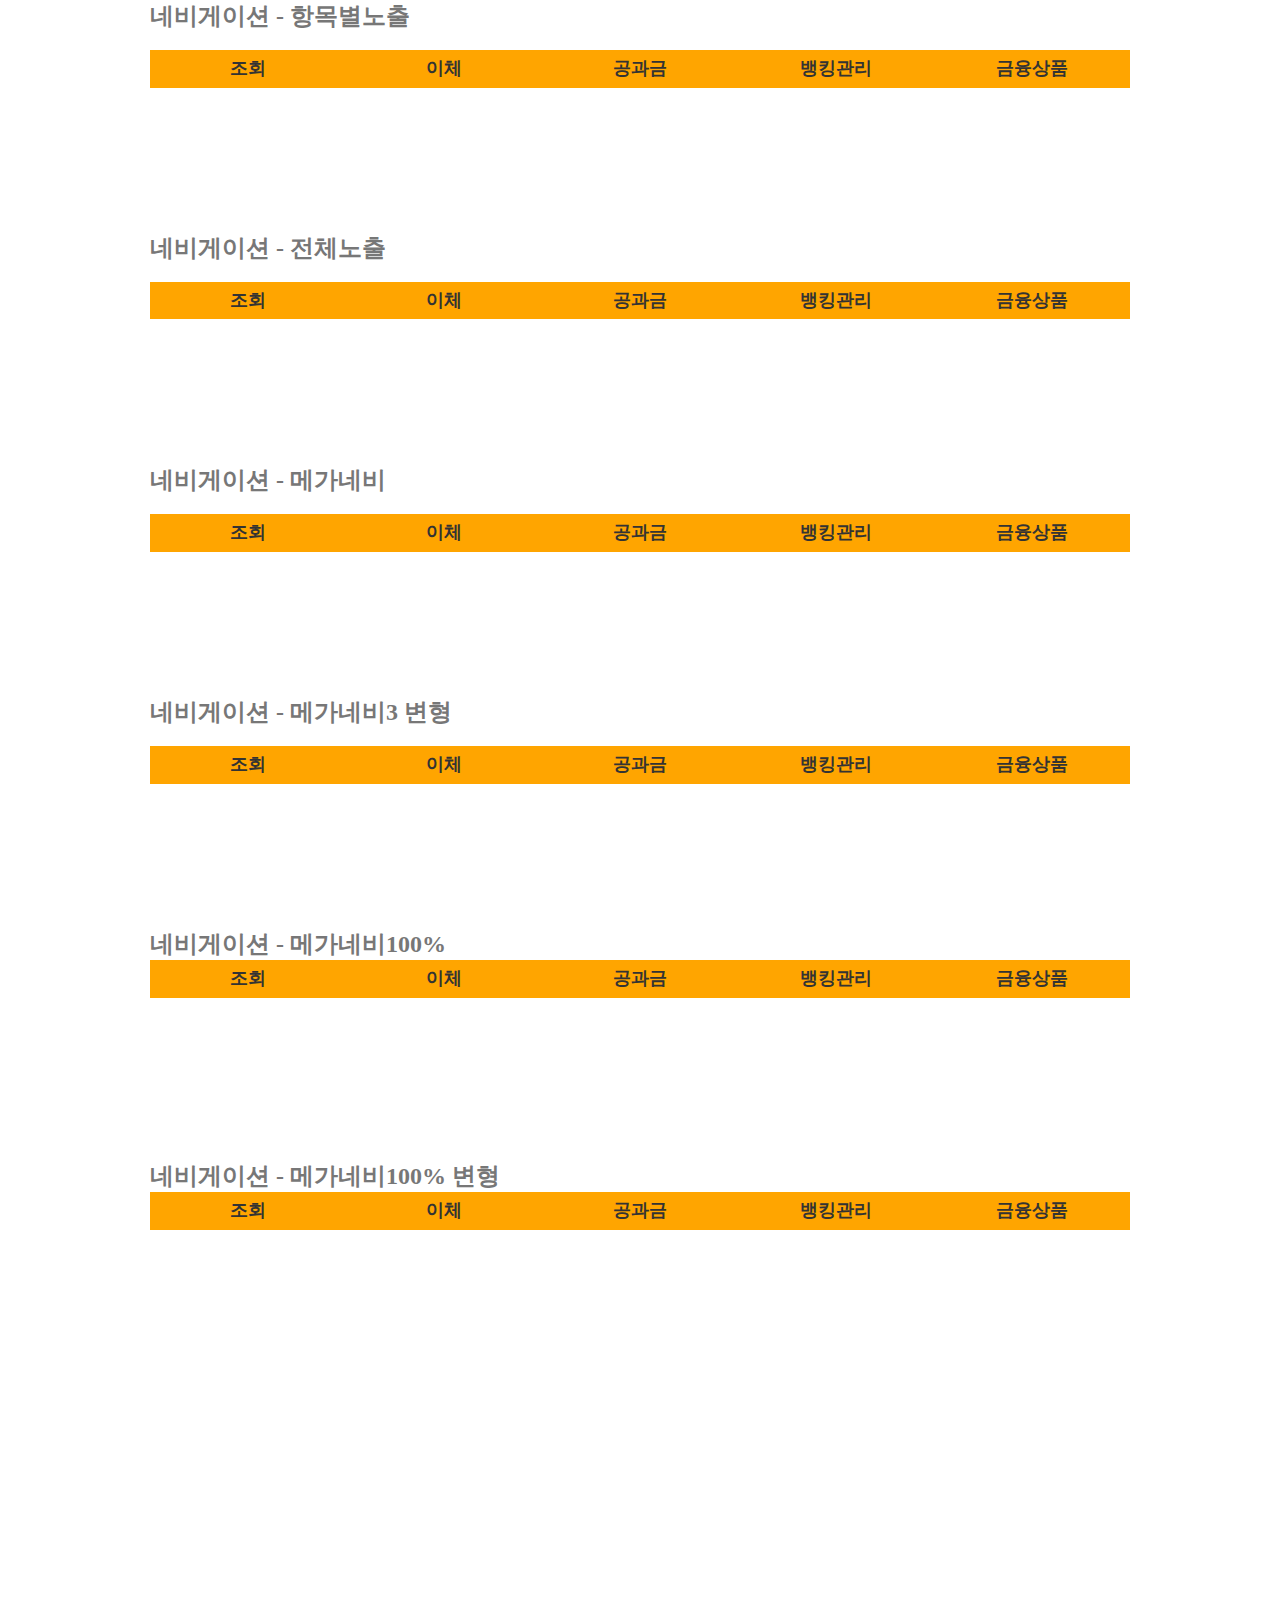
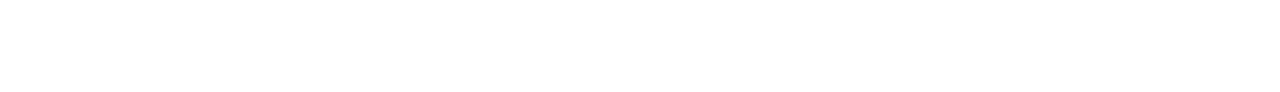
==== index.html @ a052fb71 "Update index.html" ====
<!DOCTYPE html>
<html>
<head>
    <meta charset="utf-8">
    <style>
        *{margin:0;padding:0}
        html{font-size:16px}
        body{color:#777;padding-bottom:300px;}
        ul, li{list-style: none;}
        .inner{width:980px;margin:0 auto}
        a{text-decoration: none;color:inherit}


    /* 네비1,2,3 공통 */ 
        h2{font-size:1.5rem}
        .navi{margin-bottom:200px;}
        .navi .inner{position: relative;}
        .navi .depth1{position: absolute;width:100%;top:50px;left:0;}
        .navi .depth1 >li {float:left;width:20%;background-color:#fff;}
        .navi .depth1 >li > a{display: block;text-align: center;background-color:orange;
                       color:#333;font-size: 1.1rem;font-weight: bold;padding:10px 0;line-height: 1em;}
        .navi .depth1 >li> ul {font-size:0.9rem;line-height: 1.1em;box-sizing: border-box;}
        .navi .depth1 >li> ul:before{content: '';display: block;height:30px;}
        
        .navi .depth1 .depth2 ul{padding-top:1em;font-size:0.8rem}

    /* 네비1 */          
        #nav1 .depth1 {z-index:99}  
        #nav1 .depth1 ul {border:1px solid transparent;border-color:#ccc;border-top-color:transparent;
                          height:0;overflow: hidden;transition: height 1s, opacity 1s;opacity: 0;
                          padding:0 10px; }
        #nav1 .depth1 >li:hover ul{height:400px; ;opacity: 1;}

    /* 네비2 */         
        #nav2 .depth1 {z-index:98;height:calc(1.1rem + 19px);overflow:hidden;
                       transition: height 1s;border-bottom:1px solid transparent;}  
        #nav2 .depth1:hover{height:calc(1.1rem + 20px + 400px);border-bottom-color:#ccc}
        
        #nav2 .depth1 ul {border-right:1px solid #ccc;height:400px;opacity: 0;transition: opacity 1s;padding:0 10px; }
        #nav2 .depth1 li:first-child ul{border-left:1px solid #ccc;}
        #nav2 .depth1:hover ul{opacity: 1;}


     /* 네비3 - 메가네비 */     
        #nav3 {margin-bottom:200px;}
        #nav3 .inner{position: relative;}
        #nav3 .depth1{position: absolute;width:100%;top:50px;left:0;}
        #nav3 .depth1 >li {float:left;width:20%;background-color:#fff;}        
        #nav3 .depth1 >li > a{display: block;text-align: center;background-color:orange;
                       color:#333;font-size: 1.1rem;font-weight: bold;padding:10px 0;line-height: 1em;}
        #nav3 .depth1 >li> ul:before{content: '';display: block;height:30px;}      
        #nav3 .depth1 .depth2 {width:100%;position:absolute;background-color:#fff;left:0;top:calc(1.1rem + 20px);display: none;z-index:97;
                               font-size:0.9rem;line-height: 1.1em;box-sizing: border-box;
                                 }
        #nav3 .depth1 .depth2 ul{padding-top:1em;font-size:0.8rem}
        #nav3 .depth1 .depth2 > li {float:left;width:20%;padding:20px 10px;box-sizing: border-box}
        
        #nav3 .depth1 > li:hover .depth2{display:block;}
        #nav3 .depth2 ul {font-size:0.8rem; line-height: 1.3em;}
		#nav3 .depth1 >li> ul:before{content: '';display: block;height:0px;}
        #nav3 .depth2:after{content:'';display:block;clear:both;border-bottom:1px solid #ccc}

        /*선만들기 */
         #nav3 .depth2 >li:nth-child(1)::before,
        #nav3 .depth2 >li:nth-child(2)::before, #nav3 .depth2 >li:nth-child(2)::after,
        #nav3 .depth2 >li:nth-child(4):before, #nav3 .depth2 >li:nth-child(4):after,
        #nav3 .depth2 >li:nth-child(5)::after{
            content: '';display: block;border-left:1px solid #ccc;
            position:absolute;height:100%;top:-1px;z-index:100 }  
        #nav3 .depth2 >li:nth-child(1)::before{left:0px}
         #nav3 .depth2 >li:nth-child(2)::before{ left:20%}
         #nav3 .depth2 >li:nth-child(2)::after{left:40%}
         #nav3 .depth2 >li:nth-child(4)::before{left:60%}
         #nav3 .depth2 >li:nth-child(4)::after{ left:80%}
         #nav3 .depth2 >li:nth-child(5)::after{left:calc(100% - 1px);}



 /* 네비3-1   - 메가네비 변형*/     
        #nav3-1 {margin-bottom:200px;}
        #nav3-1 .inner{position: relative;}
        #nav3-1 .depth1{position: absolute;width:100%;top:50px;left:0;}
        #nav3-1 .depth1 >li {float:left;width:20%;background-color:#fff;}        
        #nav3-1 .depth1 >li > a{display: block;text-align: center;background-color:orange;
                       color:#333;font-size: 1.1rem;font-weight: bold;padding:10px 0;line-height: 1em;}
        #nav3-1 .depth1 >li> ul:before{content: '';display: block;height:30px;}      
        #nav3-1 .depth1 .depth2 {width:100%;position:absolute;background-color:#fff;left:0;top:calc(1.1rem + 20px);/*display: none;*/z-index:97;
                               height:0;overflow:hidden;opacity:0;
                               font-size:0.9rem;line-height: 1.1em;box-sizing: border-box;
                                transition: height 0.5s, opacity 0.5s }
        #nav3-1 .depth1 > li:hover .depth2{height:250px;opacity:1;}                                 
        #nav3-1 .depth1 .depth2 ul{padding-top:1em;font-size:0.8rem; line-height: 1.3em;}
        #nav3-1 .depth1 .depth2 > li {float:left;width:20%;padding:20px 10px;box-sizing: border-box}       
		#nav3-1 .depth1 >li> ul:before{content: '';display: block;height:0px;}
        #nav3-1 .depth2:after{content:'';display:block;clear:both;border-bottom:1px solid #ccc;position:absolute;bottom:1px;width:100%}

        /*선만들기 */
        #nav3-1 .depth2 >li:nth-child(1)::before,
        #nav3-1 .depth2 >li:nth-child(2)::before, #nav3-1 .depth2 >li:nth-child(2)::after,
        #nav3-1 .depth2 >li:nth-child(4):before, #nav3-1 .depth2 >li:nth-child(4):after,
        #nav3-1 .depth2 >li:nth-child(5)::after{
            content: '';display: block;border-left:1px solid #ccc;
            position:absolute;height:100%;top:-1px;z-index:100 }  
        #nav3-1 .depth2 >li:nth-child(1)::before{left:0px}
        #nav3-1 .depth2 >li:nth-child(2)::before{ left:20%}
        #nav3-1 .depth2 >li:nth-child(2)::after{left:40%}
        #nav3-1 .depth2 >li:nth-child(4)::before{left:60%}
        #nav3-1 .depth2 >li:nth-child(4)::after{ left:80%}
        #nav3-1 .depth2 >li:nth-child(5)::after{left:calc(100% - 1px);}





    /* 네비4 - 메가네비100% */         
        #nav4{position:relative;margin-bottom:200px;}
        #nav4 .depth1 >li {float:left;width:20%;background-color:#fff;}
        #nav4 .depth1 >li > a{display: block;text-align: center;background-color:orange;
                       color:#333;font-size: 1.1rem;font-weight: bold;padding:10px 0;line-height: 1em;}
        #nav4 .depth1 .nav_box {width:100%;position:absolute;background-color:#aaa;left:0;top:calc(1.1rem + 52px);padding-bottom:30px;
                               font-size:0.9rem;line-height: 2em;box-sizing: border-box;padding:0 10px;z-index:96;}
        #nav4 .depth1 .depth2 {width:980px;margin:0 auto;position: relative;display: none;background:#fff}
        #nav4 .depth1 > li .depth2{transition:1s}
        #nav4 .depth1 > li:hover .depth2{display:block;}
        #nav4 .depth1 .depth2:before{content: '';display: block;height:30px;}

        #nav4 .depth1 .depth2 > li {float:left;width:20%;padding:20px 10px;box-sizing: border-box}
        #nav4 .depth2 ul {font-size:0.8rem; line-height: 1.3em;}
        #nav4 .depth2:after{content:'';display:block;clear:both;border-bottom:1px solid #ccc}

        #nav4 .depth2 >li:nth-child(1)::before,
        #nav4 .depth2 >li:nth-child(2)::before, #nav4 .depth2 >li:nth-child(2)::after,
        #nav4 .depth2 >li:nth-child(4):before, #nav4 .depth2 >li:nth-child(4):after,
        #nav4 .depth2 >li:nth-child(5)::after{
            content: '';display: block;border-left:1px solid #ccc;
            position:absolute;height:100%;top:-1px;z-index:100 }  
         #nav4 .depth2 >li:nth-child(1)::before{left:0px}
         #nav4 .depth2 >li:nth-child(2)::before{ left:20%}
         #nav4 .depth2 >li:nth-child(2)::after{left:40%}
         #nav4 .depth2 >li:nth-child(4)::before{left:60%}
         #nav4 .depth2 >li:nth-child(4)::after{ left:80%}
         #nav4 .depth2 >li:nth-child(5)::after{left:calc(100% - 1px);}

  /* 네비4 - 메가네비100% 변형*/         
        #nav4-1{position:relative;margin-bottom:200px;}
        #nav4-1 .depth1 >li {float:left;width:20%;background-color:#fff;}
        #nav4-1 .depth1 >li > a{display: block;text-align: center;background-color:orange;
                       color:#333;font-size: 1.1rem;font-weight: bold;padding:10px 0;line-height: 1em;}
        #nav4-1 .depth1 .nav_box {width:100%;position:absolute;background-color:#ddd;left:0;top:calc(1.1rem + 52px);padding-bottom:30px;
                               font-size:0.9rem;line-height: 2em;box-sizing: border-box;padding:0 10px;z-index:96;}
        #nav4-1 .depth1 .depth2 {width:980px;margin:0 auto;position: relative;/*display: none;*/
                                 height:0;overflow: hidden;opacity: 0;
                                 transition: height 0.5s, opacity 0.5s}
        #nav4-1 .depth1 > li:hover .depth2{/*display:block;*/ height:300px;opacity: 1}
        #nav4-1 .depth1 .depth2:before{content: '';display: block;height:30px;}

        #nav4-1 .depth1 .depth2 > li {float:left;width:20%;padding:20px 10px;box-sizing: border-box}
        #nav4-1 .depth2 ul {font-size:0.8rem; line-height: 1.3em;}
        #nav4-1 .depth2:after{content:'';display:block;clear:both;border-bottom:1px solid #ccc;position:absolute;bottom:1px;width:100%}

        #nav4-1 .depth2 >li:nth-child(1)::before,
        #nav4-1 .depth2 >li:nth-child(2)::before, #nav4-1 .depth2 >li:nth-child(2)::after,
        #nav4-1 .depth2 >li:nth-child(4):before, #nav4-1 .depth2 >li:nth-child(4):after,
        #nav4-1 .depth2 >li:nth-child(5)::after{
            content: '';display: block;border-left:1px solid #ccc;
            position:absolute;height:100%;top:-1px;z-index:100 }  
         #nav4-1 .depth2 >li:nth-child(1)::before{left:0px}
         #nav4-1 .depth2 >li:nth-child(2)::before{ left:20%}
         #nav4-1 .depth2 >li:nth-child(2)::after{left:40%}
         #nav4-1 .depth2 >li:nth-child(4)::before{left:60%}
         #nav4-1 .depth2 >li:nth-child(4)::after{ left:80%}
         #nav4-1 .depth2 >li:nth-child(5)::after{left:calc(100% - 1px);}    
    </style>
</head>
<body>
<nav id="nav1" class="navi">
  <div class="inner">
    <h2>네비게이션 - 항목별노출</h2>
    <ul class="depth1" >
        <li><a href="#">조회</a>
           <ul>
               <li><a href="#">계좌조회</a></li>
               <li><a href="#">거래내역조회</a></li>
               <li><a href="#">전자어음조회</a></li>
               <li><a href="#">에스크로조회</a></li>
               <li><a href="#">수표어음조회</a></li>
               <li><a href="#">어카운트인포</a></li>
            </ul>
        </li>
        <li><a href="#">이체</a>
            <ul>
                <li><a href="#">계좌이체</a></li>
                <li><a href="#">이체결과조회</a></li>
                <li><a href="#">자동이체</a></li>
                <li><a href="#">에스크로이체</a></li>
                <li><a href="#">자동이체서비스</a></li>
             </ul>
        </li>
        <li><a href="#">공과금</a>
            <ul>
                <li><a href="#">MY공과금</a></li>
                <li><a href="#">지로/생활요금/CMS/펌뱅킹</a></li>
                <li><a href="#">지방세</a></li>
                <li><a href="#">4대보험료</a></li>
                <li><a href="#">국세/관세</a></li>
                <li><a href="#">기금/국고</a></li>
                <li><a href="#">범칙/벌과금</a></li>
                <li><a href="#">대학등록금</a></li>
                
             </ul>
        </li>
        <li><a href="#">뱅킹관리</a>
            <ul>
                <li><a href="#">제증명발급</a></li>
                <li><a href="#">계좌관리</a></li>
                <li><a href="#">이체관리</a></li>
                <li><a href="#">인터넷 뱅킹관리</a></li>
                <li><a href="#">통지서비스</a></li>
                <li><a href="#">통합ID서비스</a></li>
                <li><a href="#">이용안내</a></li>
             </ul>
        </li>
        <li><a href="#">금융상품</a>
            <ul>
                <li><a href="#">예금</a></li>
                <li><a href="#">펀드</a></li>
                <li><a href="#">대출</a></li>
                <li><a href="#">신탁</a></li>
                <li><a href="#">ISA</a></li>
                <li><a href="#">보험/공제</a></li>
                <li><a href="#">골드</a></li>
             </ul>
        </li>
    </ul>
  </div>        
</nav>

<nav id="nav2" class="navi">
    <div class="inner">
      <h2>네비게이션 - 전체노출</h2>
      <ul class="depth1" >
          <li><a href="#">조회</a>
             <ul>
                 <li><a href="#">계좌조회</a></li>
                 <li><a href="#">거래내역조회</a></li>
                 <li><a href="#">전자어음조회</a></li>
                 <li><a href="#">에스크로조회</a></li>
                 <li><a href="#">수표어음조회</a></li>
                 <li><a href="#">어카운트인포</a></li>
				 <li></li>
				 <li></li>
				 <li></li>
				 <li></li>
              </ul>
          </li>
          <li><a href="#">이체</a>
              <ul>
                  <li><a href="#">계좌이체</a></li>
                  <li><a href="#">이체결과조회</a></li>
                  <li><a href="#">자동이체</a></li>
                  <li><a href="#">에스크로이체</a></li>
                  <li><a href="#">자동이체서비스</a></li>
               </ul>
          </li>
          <li><a href="#">공과금</a>
              <ul>
                  <li><a href="#">MY공과금</a></li>
                  <li><a href="#">지로/생활요금/CMS</a></li>
                  <li><a href="#">지방세</a></li>
                  <li><a href="#">4대보험료</a></li>
                  <li><a href="#">국세/관세</a></li>
                  <li><a href="#">기금/국고</a></li>
                  <li><a href="#">범칙/벌과금</a></li>
                  <li><a href="#">대학등록금</a></li>
				 <li></li>
				 <li></li>                  
               </ul>
          </li>
          <li><a href="#">뱅킹관리</a>
              <ul>
                  <li><a href="#">제증명발급</a></li>
                  <li><a href="#">계좌관리</a></li>
                  <li><a href="#">이체관리</a></li>
                  <li><a href="#">인터넷 뱅킹관리</a></li>
                  <li><a href="#">통지서비스</a></li>
                  <li><a href="#">통합ID서비스</a></li>
                  <li><a href="#">이용안내</a></li>
				 <li></li>
				 <li></li>
				 <li></li>
               </ul>
          </li>
          <li><a href="#">금융상품</a>
              <ul>
                  <li><a href="#">예금</a></li>
                  <li><a href="#">펀드</a></li>
                  <li><a href="#">대출</a></li>
                  <li><a href="#">신탁</a></li>
                  <li><a href="#">ISA</a></li>
                  <li><a href="#">보험/공제</a></li>
                  <li><a href="#">골드</a></li>
				 <li></li>
				 <li></li>
				 <li></li>
				 <li></li>
               </ul>
          </li>
      </ul>
    </div>        
  </nav>



  <nav id="nav3">
    <div class="inner">
      <h2>네비게이션 - 메가네비</h2>
      <ul class="depth1" >
          <li><a href="#">조회</a>
             <ul class="depth2">
                 <li><a href="#">계좌조회</a>
                    <ul>
                        <li><a href="#">depth3</a></li>
                        <li><a href="#">depth3</a></li>
                        <li><a href="#">depth3</a></li>
                        <li><a href="#">depth3</a></li>
                        <li><a href="#">depth3</a></li>
                    </ul>
                 </li>
                 <li><a href="#">거래내역조회</a>
                    <ul>
                        <li><a href="#">depth3</a></li>
                        <li><a href="#">depth3</a></li>
                        <li><a href="#">depth3</a></li>
                        <li><a href="#">depth3</a></li>
                        <li><a href="#">depth3</a></li>
                    </ul>
                 </li>
                 <li><a href="#">전자어음조회</a>
                    <ul>
                        <li><a href="#">depth3</a></li>
                        <li><a href="#">depth3</a></li>
                        <li><a href="#">depth3</a></li>
                        <li><a href="#">depth3</a></li>
                        <li><a href="#">depth3</a></li>
                    </ul>
                 </li>
                 <li><a href="#">에스크로조회</a>
                    <ul>
                        <li><a href="#">depth3</a></li>
                        <li><a href="#">depth3</a></li>
                        <li><a href="#">depth3</a></li>
                        <li><a href="#">depth3</a></li>
                        <li><a href="#">depth3</a></li>
                    </ul>
                 </li>
                 <li><a href="#">수표어음조회</a>
                    <ul>
                        <li><a href="#">depth3</a></li>
                        <li><a href="#">depth3</a></li>
                        <li><a href="#">depth3</a></li>
                        <li><a href="#">depth3</a></li>
                        <li><a href="#">depth3</a></li>
                    </ul>                
                 </li>
                 <li><a href="#">어카운트인포</a></li>
              </ul>
          </li>
          <li><a href="#">이체</a>
              <ul class="depth2">
                  <li><a href="#">계좌이체</a>
                    <ul>
                        <li><a href="#">depth3</a></li>
                        <li><a href="#">depth3</a></li>
                        <li><a href="#">depth3</a></li>
                        <li><a href="#">depth3</a></li>
                        <li><a href="#">depth3</a></li>
                    </ul>
                  </li>
                  <li><a href="#">이체결과조회</a>
                    <ul>
                        <li><a href="#">depth3</a></li>
                        <li><a href="#">depth3</a></li>
                        <li><a href="#">depth3</a></li>
                        <li><a href="#">depth3</a></li>
                        <li><a href="#">depth3</a></li>
                    </ul>
                  </li>
                  <li><a href="#">자동이체</a>
                    <ul>
                        <li><a href="#">depth3</a></li>
                        <li><a href="#">depth3</a></li>
                        <li><a href="#">depth3</a></li>
                        <li><a href="#">depth3</a></li>
                        <li><a href="#">depth3</a></li>
                    </ul>
                  </li>
                  <li><a href="#">에스크로이체</a></li>
                  <li><a href="#">자동이체서비스</a></li>
               </ul>
          </li>
          <li><a href="#">공과금</a>
              <ul class="depth2">
                  <li><a href="#">MY공과금</a></li>
                  <li><a href="#">지로/생활요금/CMS</a></li>
                  <li><a href="#">지방세</a></li>
                  <li><a href="#">4대보험료</a></li>
                  <li><a href="#">국세/관세</a></li>
                  <li><a href="#">기금/국고</a></li>
                  <li><a href="#">범칙/벌과금</a></li>
                  <li><a href="#">대학등록금</a></li>
                  
               </ul>
          </li>
          <li><a href="#">뱅킹관리</a>
              <ul class="depth2">
                  <li><a href="#">제증명발급</a></li>
                  <li><a href="#">계좌관리</a></li>
                  <li><a href="#">이체관리</a></li>
                  <li><a href="#">인터넷 뱅킹관리</a></li>
                  <li><a href="#">통지서비스</a></li>
                  <li><a href="#">통합ID서비스</a></li>
                  <li><a href="#">이용안내</a></li>
               </ul>
          </li>
          <li><a href="#">금융상품</a>
              <ul class="depth2">
                  <li><a href="#">예금</a></li>
                  <li><a href="#">펀드</a></li>
                  <li><a href="#">대출</a></li>
                  <li><a href="#">신탁</a></li>
                  <li><a href="#">ISA</a></li>
                  <li><a href="#">보험/공제</a></li>
                  <li><a href="#">골드</a></li>
               </ul>
          </li>
      </ul>
    </div>        
  </nav>

 <nav id="nav3-1">
    <div class="inner">
      <h2>네비게이션 - 메가네비3 변형</h2>
      <ul class="depth1" >
          <li><a href="#">조회</a>
             <ul class="depth2">
                 <li><a href="#">계좌조회</a>
                    <ul>
                        <li><a href="#">depth3</a></li>
                        <li><a href="#">depth3</a></li>
                        <li><a href="#">depth3</a></li>
                        <li><a href="#">depth3</a></li>
                        <li><a href="#">depth3</a></li>
                    </ul>
                 </li>
                 <li><a href="#">거래내역조회</a>
                    <ul>
                        <li><a href="#">depth3</a></li>
                        <li><a href="#">depth3</a></li>
                        <li><a href="#">depth3</a></li>
                        <li><a href="#">depth3</a></li>
                        <li><a href="#">depth3</a></li>
                    </ul>
                 </li>
                 <li><a href="#">전자어음조회</a>
                    <ul>
                        <li><a href="#">depth3</a></li>
                        <li><a href="#">depth3</a></li>
                        <li><a href="#">depth3</a></li>
                        <li><a href="#">depth3</a></li>
                        <li><a href="#">depth3</a></li>
                    </ul>
                 </li>
                 <li><a href="#">에스크로조회</a>
                    <ul>
                        <li><a href="#">depth3</a></li>
                        <li><a href="#">depth3</a></li>
                        <li><a href="#">depth3</a></li>
                        <li><a href="#">depth3</a></li>
                        <li><a href="#">depth3</a></li>
                    </ul>
                 </li>
                 <li><a href="#">수표어음조회</a>
                    <ul>
                        <li><a href="#">depth3</a></li>
                        <li><a href="#">depth3</a></li>
                        <li><a href="#">depth3</a></li>
                        <li><a href="#">depth3</a></li>
                        <li><a href="#">depth3</a></li>
                    </ul>                
                 </li>
                 <li><a href="#">어카운트인포</a></li>
              </ul>
          </li>
          <li><a href="#">이체</a>
              <ul class="depth2">
                  <li><a href="#">계좌이체</a>
                    <ul>
                        <li><a href="#">depth3</a></li>
                        <li><a href="#">depth3</a></li>
                        <li><a href="#">depth3</a></li>
                        <li><a href="#">depth3</a></li>
                        <li><a href="#">depth3</a></li>
                    </ul>
                  </li>
                  <li><a href="#">이체결과조회</a>
                    <ul>
                        <li><a href="#">depth3</a></li>
                        <li><a href="#">depth3</a></li>
                        <li><a href="#">depth3</a></li>
                        <li><a href="#">depth3</a></li>
                        <li><a href="#">depth3</a></li>
                    </ul>
                  </li>
                  <li><a href="#">자동이체</a>
                    <ul>
                        <li><a href="#">depth3</a></li>
                        <li><a href="#">depth3</a></li>
                        <li><a href="#">depth3</a></li>
                        <li><a href="#">depth3</a></li>
                        <li><a href="#">depth3</a></li>
                    </ul>
                  </li>
                  <li><a href="#">에스크로이체</a></li>
                  <li><a href="#">자동이체서비스</a></li>
               </ul>
          </li>
          <li><a href="#">공과금</a>
              <ul class="depth2">
                  <li><a href="#">MY공과금</a></li>
                  <li><a href="#">지로/생활요금/CMS</a></li>
                  <li><a href="#">지방세</a></li>
                  <li><a href="#">4대보험료</a></li>
                  <li><a href="#">국세/관세</a></li>
                  <li><a href="#">기금/국고</a></li>
                  <li><a href="#">범칙/벌과금</a></li>
                  <li><a href="#">대학등록금</a></li>
                  
               </ul>
          </li>
          <li><a href="#">뱅킹관리</a>
              <ul class="depth2">
                  <li><a href="#">제증명발급</a></li>
                  <li><a href="#">계좌관리</a></li>
                  <li><a href="#">이체관리</a></li>
                  <li><a href="#">인터넷 뱅킹관리</a></li>
                  <li><a href="#">통지서비스</a></li>
                  <li><a href="#">통합ID서비스</a></li>
                  <li><a href="#">이용안내</a></li>
               </ul>
          </li>
          <li><a href="#">금융상품</a>
              <ul class="depth2">
                  <li><a href="#">예금</a></li>
                  <li><a href="#">펀드</a></li>
                  <li><a href="#">대출</a></li>
                  <li><a href="#">신탁</a></li>
                  <li><a href="#">ISA</a></li>
                  <li><a href="#">보험/공제</a></li>
                  <li><a href="#">골드</a></li>
               </ul>
          </li>
      </ul>
    </div>        
  </nav>




  <nav id="nav4">
    <div class="inner">
      <h2>네비게이션 - 메가네비100%</h2>
      <ul class="depth1" >
          <li><a href="#">조회</a>
            <div class="nav_box">
                <ul class="depth2">
                 <li><a href="#">계좌조회</a>
                    <ul>
                        <li><a href="#">depth3</a></li>
                        <li><a href="#">depth3</a></li>
                        <li><a href="#">depth3</a></li>
                        <li><a href="#">depth3</a></li>
                        <li><a href="#">depth3</a></li>
                    </ul>
                 </li>
                 <li><a href="#">거래내역조회</a>
                    <ul>
                        <li><a href="#">depth3</a></li>
                        <li><a href="#">depth3</a></li>
                        <li><a href="#">depth3</a></li>
                        <li><a href="#">depth3</a></li>
                        <li><a href="#">depth3</a></li>
                    </ul>
                 </li>
                 <li><a href="#">전자어음조회</a>
                    <ul>
                        <li><a href="#">depth3</a></li>
                        <li><a href="#">depth3</a></li>
                        <li><a href="#">depth3</a></li>
                        <li><a href="#">depth3</a></li>
                        <li><a href="#">depth3</a></li>
                    </ul>
                 </li>
                 <li><a href="#">에스크로조회</a>
                    <ul>
                        <li><a href="#">depth3</a></li>
                        <li><a href="#">depth3</a></li>
                        <li><a href="#">depth3</a></li>
                        <li><a href="#">depth3</a></li>
                        <li><a href="#">depth3</a></li>
                    </ul>
                 </li>
                 <li><a href="#">수표어음조회</a>
                    <ul>
                        <li><a href="#">depth3</a></li>
                        <li><a href="#">depth3</a></li>
                        <li><a href="#">depth3</a></li>
                        <li><a href="#">depth3</a></li>
                        <li><a href="#">depth3</a></li>
                    </ul>                
                 </li>
                 <li><a href="#">어카운트인포</a></li>
              </ul>
            </div>
          </li>
          <li><a href="#">이체</a>
            <div class="nav_box">          
              <ul class="depth2">
                  <li><a href="#">계좌이체</a>
                    <ul>
                        <li><a href="#">depth3</a></li>
                        <li><a href="#">depth3</a></li>
                        <li><a href="#">depth3</a></li>
                        <li><a href="#">depth3</a></li>
                        <li><a href="#">depth3</a></li>
                    </ul>
                  </li>
                  <li><a href="#">이체결과조회</a>
                    <ul>
                        <li><a href="#">depth3</a></li>
                        <li><a href="#">depth3</a></li>
                        <li><a href="#">depth3</a></li>
                        <li><a href="#">depth3</a></li>
                        <li><a href="#">depth3</a></li>
                    </ul>
                  </li>
                  <li><a href="#">자동이체</a>
                    <ul>
                        <li><a href="#">depth3</a></li>
                        <li><a href="#">depth3</a></li>
                        <li><a href="#">depth3</a></li>
                        <li><a href="#">depth3</a></li>
                        <li><a href="#">depth3</a></li>
                    </ul>
                  </li>
                  <li><a href="#">에스크로이체</a></li>
                  <li><a href="#">자동이체서비스</a></li>
               </ul>
             </div>
          </li>
          <li><a href="#">공과금</a>
            <div class="nav_box">
              <ul class="depth2">
                  <li><a href="#">MY공과금</a></li>
                  <li><a href="#">지로/생활요금/CMS</a></li>
                  <li><a href="#">지방세</a></li>
                  <li><a href="#">4대보험료</a></li>
                  <li><a href="#">국세/관세</a></li>
                  <li><a href="#">기금/국고</a></li>
                  <li><a href="#">범칙/벌과금</a></li>
                  <li><a href="#">대학등록금</a></li>
                  
               </ul>
               </div>
          </li>
          <li><a href="#">뱅킹관리</a>
            <div class="nav_box">
              <ul class="depth2">
                  <li><a href="#">제증명발급</a></li>
                  <li><a href="#">계좌관리</a></li>
                  <li><a href="#">이체관리</a></li>
                  <li><a href="#">인터넷 뱅킹관리</a></li>
                  <li><a href="#">통지서비스</a></li>
                  <li><a href="#">통합ID서비스</a></li>
                  <li><a href="#">이용안내</a></li>
               </ul>
            </div>
          </li>
          <li><a href="#">금융상품</a>
            <div class="nav_box">
              <ul class="depth2">
                  <li><a href="#">예금</a></li>
                  <li><a href="#">펀드</a></li>
                  <li><a href="#">대출</a></li>
                  <li><a href="#">신탁</a></li>
                  <li><a href="#">ISA</a></li>
                  <li><a href="#">보험/공제</a></li>
                  <li><a href="#">골드</a></li>
               </ul>
             </div>
          </li>
      </ul>
    </div>        
  </nav>




   <nav id="nav4-1">
    <div class="inner">
      <h2>네비게이션 - 메가네비100% 변형</h2>
      <ul class="depth1" >
          <li><a href="#">조회</a>
            <div class="nav_box">
                <ul class="depth2">
                 <li><a href="#">계좌조회</a>
                    <ul>
                        <li><a href="#">depth3</a></li>
                        <li><a href="#">depth3</a></li>
                        <li><a href="#">depth3</a></li>
                        <li><a href="#">depth3</a></li>
                        <li><a href="#">depth3</a></li>
                    </ul>
                 </li>
                 <li><a href="#">거래내역조회</a>
                    <ul>
                        <li><a href="#">depth3</a></li>
                        <li><a href="#">depth3</a></li>
                        <li><a href="#">depth3</a></li>
                        <li><a href="#">depth3</a></li>
                        <li><a href="#">depth3</a></li>
                    </ul>
                 </li>
                 <li><a href="#">전자어음조회</a>
                    <ul>
                        <li><a href="#">depth3</a></li>
                        <li><a href="#">depth3</a></li>
                        <li><a href="#">depth3</a></li>
                        <li><a href="#">depth3</a></li>
                        <li><a href="#">depth3</a></li>
                    </ul>
                 </li>
                 <li><a href="#">에스크로조회</a>
                    <ul>
                        <li><a href="#">depth3</a></li>
                        <li><a href="#">depth3</a></li>
                        <li><a href="#">depth3</a></li>
                        <li><a href="#">depth3</a></li>
                        <li><a href="#">depth3</a></li>
                    </ul>
                 </li>
                 <li><a href="#">수표어음조회</a>
                    <ul>
                        <li><a href="#">depth3</a></li>
                        <li><a href="#">depth3</a></li>
                        <li><a href="#">depth3</a></li>
                        <li><a href="#">depth3</a></li>
                        <li><a href="#">depth3</a></li>
                    </ul>                
                 </li>
                 <li><a href="#">어카운트인포</a></li>
              </ul>
            </div>
          </li>
          <li><a href="#">이체</a>
            <div class="nav_box">          
              <ul class="depth2">
                  <li><a href="#">계좌이체</a>
                    <ul>
                        <li><a href="#">depth3</a></li>
                        <li><a href="#">depth3</a></li>
                        <li><a href="#">depth3</a></li>
                        <li><a href="#">depth3</a></li>
                        <li><a href="#">depth3</a></li>
                    </ul>
                  </li>
                  <li><a href="#">이체결과조회</a>
                    <ul>
                        <li><a href="#">depth3</a></li>
                        <li><a href="#">depth3</a></li>
                        <li><a href="#">depth3</a></li>
                        <li><a href="#">depth3</a></li>
                        <li><a href="#">depth3</a></li>
                    </ul>
                  </li>
                  <li><a href="#">자동이체</a>
                    <ul>
                        <li><a href="#">depth3</a></li>
                        <li><a href="#">depth3</a></li>
                        <li><a href="#">depth3</a></li>
                        <li><a href="#">depth3</a></li>
                        <li><a href="#">depth3</a></li>
                    </ul>
                  </li>
                  <li><a href="#">에스크로이체</a></li>
                  <li><a href="#">자동이체서비스</a></li>
               </ul>
             </div>
          </li>
          <li><a href="#">공과금</a>
            <div class="nav_box">
              <ul class="depth2">
                  <li><a href="#">MY공과금</a></li>
                  <li><a href="#">지로/생활요금/CMS</a></li>
                  <li><a href="#">지방세</a></li>
                  <li><a href="#">4대보험료</a></li>
                  <li><a href="#">국세/관세</a></li>
                  <li><a href="#">기금/국고</a></li>
                  <li><a href="#">범칙/벌과금</a></li>
                  <li><a href="#">대학등록금</a></li>
                  
               </ul>
               </div>
          </li>
          <li><a href="#">뱅킹관리</a>
            <div class="nav_box">
              <ul class="depth2">
                  <li><a href="#">제증명발급</a></li>
                  <li><a href="#">계좌관리</a></li>
                  <li><a href="#">이체관리</a></li>
                  <li><a href="#">인터넷 뱅킹관리</a></li>
                  <li><a href="#">통지서비스</a></li>
                  <li><a href="#">통합ID서비스</a></li>
                  <li><a href="#">이용안내</a></li>
               </ul>
            </div>
          </li>
          <li><a href="#">금융상품</a>
            <div class="nav_box">
              <ul class="depth2">
                  <li><a href="#">예금</a></li>
                  <li><a href="#">펀드</a></li>
                  <li><a href="#">대출</a></li>
                  <li><a href="#">신탁</a></li>
                  <li><a href="#">ISA</a></li>
                  <li><a href="#">보험/공제</a></li>
                  <li><a href="#">골드</a></li>
               </ul>
             </div>
          </li>
      </ul>
    </div>        
  </nav>
</body>
</html>
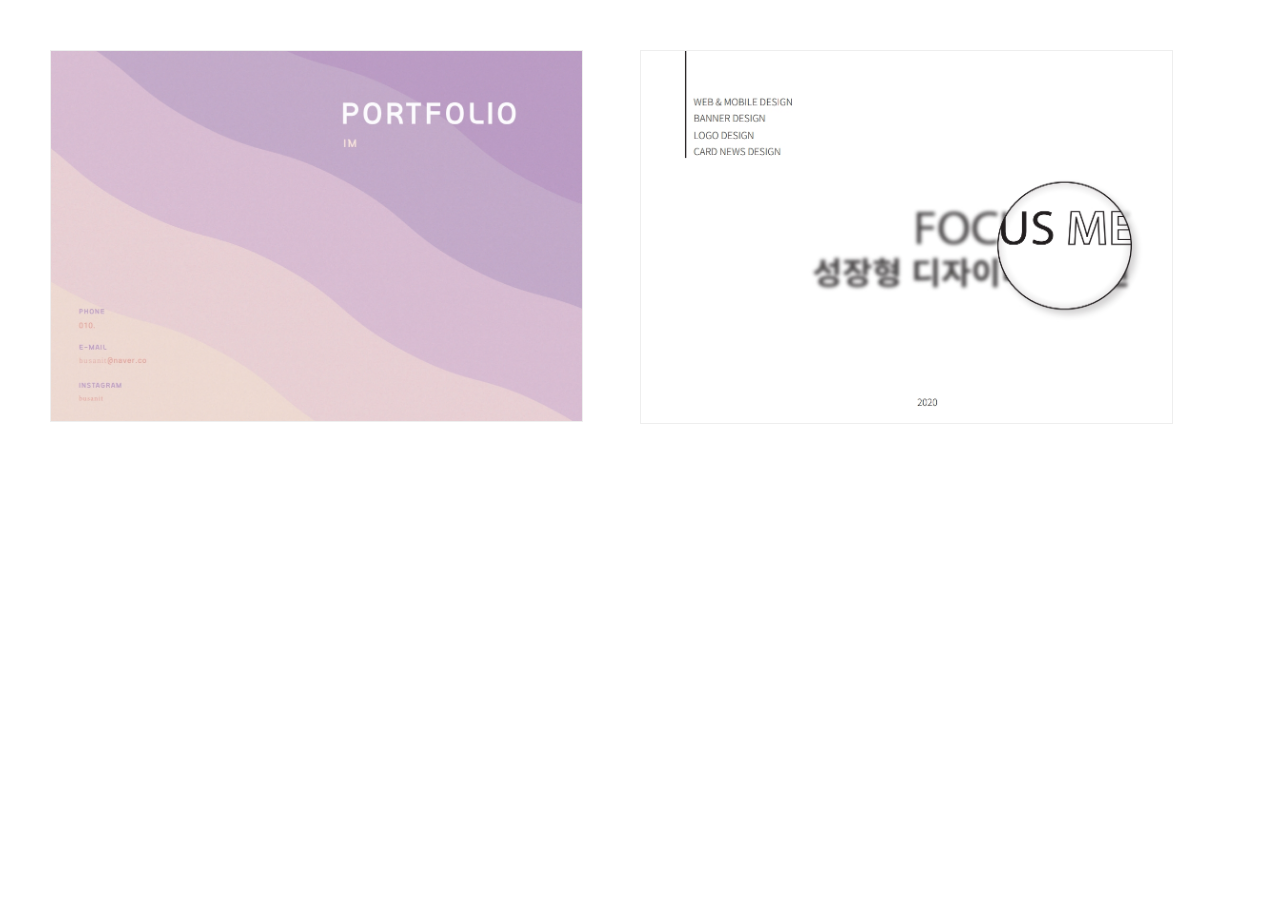
==== commit 25ea6ede: "a" ====
--- a/index.html
+++ b/index.html
@@ -7,838 +7,17 @@
         html{font-size:16px}
         body{color:#777;padding-bottom:300px;}
         ul, li{list-style: none;}
-        .inner{width:980px;margin:0 auto}
         a{text-decoration: none;color:inherit}
+       .box{padding:50px;display: flex;}
+       .box a{display:block;width:50%;}
+       .box img {display:block;width:90%;border:1px solid #eee}
 
-
-    /* 네비1,2,3 공통 */ 
-        h2{font-size:1.5rem}
-        .navi{margin-bottom:200px;}
-        .navi .inner{position: relative;}
-        .navi .depth1{position: absolute;width:100%;top:50px;left:0;}
-        .navi .depth1 >li {float:left;width:20%;background-color:#fff;}
-        .navi .depth1 >li > a{display: block;text-align: center;background-color:orange;
-                       color:#333;font-size: 1.1rem;font-weight: bold;padding:10px 0;line-height: 1em;}
-        .navi .depth1 >li> ul {font-size:0.9rem;line-height: 1.1em;box-sizing: border-box;}
-        .navi .depth1 >li> ul:before{content: '';display: block;height:30px;}
-        
-        .navi .depth1 .depth2 ul{padding-top:1em;font-size:0.8rem}
-
-    /* 네비1 */          
-        #nav1 .depth1 {z-index:99}  
-        #nav1 .depth1 ul {border:1px solid transparent;border-color:#ccc;border-top-color:transparent;
-                          height:0;overflow: hidden;transition: height 1s, opacity 1s;opacity: 0;
-                          padding:0 10px; }
-        #nav1 .depth1 >li:hover ul{height:400px; ;opacity: 1;}
-
-    /* 네비2 */         
-        #nav2 .depth1 {z-index:98;height:calc(1.1rem + 19px);overflow:hidden;
-                       transition: height 1s;border-bottom:1px solid transparent;}  
-        #nav2 .depth1:hover{height:calc(1.1rem + 20px + 400px);border-bottom-color:#ccc}
-        
-        #nav2 .depth1 ul {border-right:1px solid #ccc;height:400px;opacity: 0;transition: opacity 1s;padding:0 10px; }
-        #nav2 .depth1 li:first-child ul{border-left:1px solid #ccc;}
-        #nav2 .depth1:hover ul{opacity: 1;}
-
-
-     /* 네비3 - 메가네비 */     
-        #nav3 {margin-bottom:200px;}
-        #nav3 .inner{position: relative;}
-        #nav3 .depth1{position: absolute;width:100%;top:50px;left:0;}
-        #nav3 .depth1 >li {float:left;width:20%;background-color:#fff;}        
-        #nav3 .depth1 >li > a{display: block;text-align: center;background-color:orange;
-                       color:#333;font-size: 1.1rem;font-weight: bold;padding:10px 0;line-height: 1em;}
-        #nav3 .depth1 >li> ul:before{content: '';display: block;height:30px;}      
-        #nav3 .depth1 .depth2 {width:100%;position:absolute;background-color:#fff;left:0;top:calc(1.1rem + 20px);display: none;z-index:97;
-                               font-size:0.9rem;line-height: 1.1em;box-sizing: border-box;
-                                 }
-        #nav3 .depth1 .depth2 ul{padding-top:1em;font-size:0.8rem}
-        #nav3 .depth1 .depth2 > li {float:left;width:20%;padding:20px 10px;box-sizing: border-box}
-        
-        #nav3 .depth1 > li:hover .depth2{display:block;}
-        #nav3 .depth2 ul {font-size:0.8rem; line-height: 1.3em;}
-		#nav3 .depth1 >li> ul:before{content: '';display: block;height:0px;}
-        #nav3 .depth2:after{content:'';display:block;clear:both;border-bottom:1px solid #ccc}
-
-        /*선만들기 */
-         #nav3 .depth2 >li:nth-child(1)::before,
-        #nav3 .depth2 >li:nth-child(2)::before, #nav3 .depth2 >li:nth-child(2)::after,
-        #nav3 .depth2 >li:nth-child(4):before, #nav3 .depth2 >li:nth-child(4):after,
-        #nav3 .depth2 >li:nth-child(5)::after{
-            content: '';display: block;border-left:1px solid #ccc;
-            position:absolute;height:100%;top:-1px;z-index:100 }  
-        #nav3 .depth2 >li:nth-child(1)::before{left:0px}
-         #nav3 .depth2 >li:nth-child(2)::before{ left:20%}
-         #nav3 .depth2 >li:nth-child(2)::after{left:40%}
-         #nav3 .depth2 >li:nth-child(4)::before{left:60%}
-         #nav3 .depth2 >li:nth-child(4)::after{ left:80%}
-         #nav3 .depth2 >li:nth-child(5)::after{left:calc(100% - 1px);}
-
-
-
- /* 네비3-1   - 메가네비 변형*/     
-        #nav3-1 {margin-bottom:200px;}
-        #nav3-1 .inner{position: relative;}
-        #nav3-1 .depth1{position: absolute;width:100%;top:50px;left:0;}
-        #nav3-1 .depth1 >li {float:left;width:20%;background-color:#fff;}        
-        #nav3-1 .depth1 >li > a{display: block;text-align: center;background-color:orange;
-                       color:#333;font-size: 1.1rem;font-weight: bold;padding:10px 0;line-height: 1em;}
-        #nav3-1 .depth1 >li> ul:before{content: '';display: block;height:30px;}      
-        #nav3-1 .depth1 .depth2 {width:100%;position:absolute;background-color:#fff;left:0;top:calc(1.1rem + 20px);/*display: none;*/z-index:97;
-                               height:0;overflow:hidden;opacity:0;
-                               font-size:0.9rem;line-height: 1.1em;box-sizing: border-box;
-                                transition: height 0.5s, opacity 0.5s }
-        #nav3-1 .depth1 > li:hover .depth2{height:250px;opacity:1;}                                 
-        #nav3-1 .depth1 .depth2 ul{padding-top:1em;font-size:0.8rem; line-height: 1.3em;}
-        #nav3-1 .depth1 .depth2 > li {float:left;width:20%;padding:20px 10px;box-sizing: border-box}       
-		#nav3-1 .depth1 >li> ul:before{content: '';display: block;height:0px;}
-        #nav3-1 .depth2:after{content:'';display:block;clear:both;border-bottom:1px solid #ccc;position:absolute;bottom:1px;width:100%}
-
-        /*선만들기 */
-        #nav3-1 .depth2 >li:nth-child(1)::before,
-        #nav3-1 .depth2 >li:nth-child(2)::before, #nav3-1 .depth2 >li:nth-child(2)::after,
-        #nav3-1 .depth2 >li:nth-child(4):before, #nav3-1 .depth2 >li:nth-child(4):after,
-        #nav3-1 .depth2 >li:nth-child(5)::after{
-            content: '';display: block;border-left:1px solid #ccc;
-            position:absolute;height:100%;top:-1px;z-index:100 }  
-        #nav3-1 .depth2 >li:nth-child(1)::before{left:0px}
-        #nav3-1 .depth2 >li:nth-child(2)::before{ left:20%}
-        #nav3-1 .depth2 >li:nth-child(2)::after{left:40%}
-        #nav3-1 .depth2 >li:nth-child(4)::before{left:60%}
-        #nav3-1 .depth2 >li:nth-child(4)::after{ left:80%}
-        #nav3-1 .depth2 >li:nth-child(5)::after{left:calc(100% - 1px);}
-
-
-
-
-
-    /* 네비4 - 메가네비100% */         
-        #nav4{position:relative;margin-bottom:200px;}
-        #nav4 .depth1 >li {float:left;width:20%;background-color:#fff;}
-        #nav4 .depth1 >li > a{display: block;text-align: center;background-color:orange;
-                       color:#333;font-size: 1.1rem;font-weight: bold;padding:10px 0;line-height: 1em;}
-        #nav4 .depth1 .nav_box {width:100%;position:absolute;background-color:#aaa;left:0;top:calc(1.1rem + 52px);padding-bottom:30px;
-                               font-size:0.9rem;line-height: 2em;box-sizing: border-box;padding:0 10px;z-index:96;}
-        #nav4 .depth1 .depth2 {width:980px;margin:0 auto;position: relative;display: none;background:#fff}
-        #nav4 .depth1 > li .depth2{transition:1s}
-        #nav4 .depth1 > li:hover .depth2{display:block;}
-        #nav4 .depth1 .depth2:before{content: '';display: block;height:30px;}
-
-        #nav4 .depth1 .depth2 > li {float:left;width:20%;padding:20px 10px;box-sizing: border-box}
-        #nav4 .depth2 ul {font-size:0.8rem; line-height: 1.3em;}
-        #nav4 .depth2:after{content:'';display:block;clear:both;border-bottom:1px solid #ccc}
-
-        #nav4 .depth2 >li:nth-child(1)::before,
-        #nav4 .depth2 >li:nth-child(2)::before, #nav4 .depth2 >li:nth-child(2)::after,
-        #nav4 .depth2 >li:nth-child(4):before, #nav4 .depth2 >li:nth-child(4):after,
-        #nav4 .depth2 >li:nth-child(5)::after{
-            content: '';display: block;border-left:1px solid #ccc;
-            position:absolute;height:100%;top:-1px;z-index:100 }  
-         #nav4 .depth2 >li:nth-child(1)::before{left:0px}
-         #nav4 .depth2 >li:nth-child(2)::before{ left:20%}
-         #nav4 .depth2 >li:nth-child(2)::after{left:40%}
-         #nav4 .depth2 >li:nth-child(4)::before{left:60%}
-         #nav4 .depth2 >li:nth-child(4)::after{ left:80%}
-         #nav4 .depth2 >li:nth-child(5)::after{left:calc(100% - 1px);}
-
-  /* 네비4 - 메가네비100% 변형*/         
-        #nav4-1{position:relative;margin-bottom:200px;}
-        #nav4-1 .depth1 >li {float:left;width:20%;background-color:#fff;}
-        #nav4-1 .depth1 >li > a{display: block;text-align: center;background-color:orange;
-                       color:#333;font-size: 1.1rem;font-weight: bold;padding:10px 0;line-height: 1em;}
-        #nav4-1 .depth1 .nav_box {width:100%;position:absolute;background-color:#ddd;left:0;top:calc(1.1rem + 52px);padding-bottom:30px;
-                               font-size:0.9rem;line-height: 2em;box-sizing: border-box;padding:0 10px;z-index:96;}
-        #nav4-1 .depth1 .depth2 {width:980px;margin:0 auto;position: relative;/*display: none;*/
-                                 height:0;overflow: hidden;opacity: 0;
-                                 transition: height 0.5s, opacity 0.5s}
-        #nav4-1 .depth1 > li:hover .depth2{/*display:block;*/ height:300px;opacity: 1}
-        #nav4-1 .depth1 .depth2:before{content: '';display: block;height:30px;}
-
-        #nav4-1 .depth1 .depth2 > li {float:left;width:20%;padding:20px 10px;box-sizing: border-box}
-        #nav4-1 .depth2 ul {font-size:0.8rem; line-height: 1.3em;}
-        #nav4-1 .depth2:after{content:'';display:block;clear:both;border-bottom:1px solid #ccc;position:absolute;bottom:1px;width:100%}
-
-        #nav4-1 .depth2 >li:nth-child(1)::before,
-        #nav4-1 .depth2 >li:nth-child(2)::before, #nav4-1 .depth2 >li:nth-child(2)::after,
-        #nav4-1 .depth2 >li:nth-child(4):before, #nav4-1 .depth2 >li:nth-child(4):after,
-        #nav4-1 .depth2 >li:nth-child(5)::after{
-            content: '';display: block;border-left:1px solid #ccc;
-            position:absolute;height:100%;top:-1px;z-index:100 }  
-         #nav4-1 .depth2 >li:nth-child(1)::before{left:0px}
-         #nav4-1 .depth2 >li:nth-child(2)::before{ left:20%}
-         #nav4-1 .depth2 >li:nth-child(2)::after{left:40%}
-         #nav4-1 .depth2 >li:nth-child(4)::before{left:60%}
-         #nav4-1 .depth2 >li:nth-child(4)::after{ left:80%}
-         #nav4-1 .depth2 >li:nth-child(5)::after{left:calc(100% - 1px);}    
     </style>
 </head>
 <body>
-<nav id="nav1" class="navi">
-  <div class="inner">
-    <h2>네비게이션 - 항목별노출</h2>
-    <ul class="depth1" >
-        <li><a href="#">조회</a>
-           <ul>
-               <li><a href="#">계좌조회</a></li>
-               <li><a href="#">거래내역조회</a></li>
-               <li><a href="#">전자어음조회</a></li>
-               <li><a href="#">에스크로조회</a></li>
-               <li><a href="#">수표어음조회</a></li>
-               <li><a href="#">어카운트인포</a></li>
-            </ul>
-        </li>
-        <li><a href="#">이체</a>
-            <ul>
-                <li><a href="#">계좌이체</a></li>
-                <li><a href="#">이체결과조회</a></li>
-                <li><a href="#">자동이체</a></li>
-                <li><a href="#">에스크로이체</a></li>
-                <li><a href="#">자동이체서비스</a></li>
-             </ul>
-        </li>
-        <li><a href="#">공과금</a>
-            <ul>
-                <li><a href="#">MY공과금</a></li>
-                <li><a href="#">지로/생활요금/CMS/펌뱅킹</a></li>
-                <li><a href="#">지방세</a></li>
-                <li><a href="#">4대보험료</a></li>
-                <li><a href="#">국세/관세</a></li>
-                <li><a href="#">기금/국고</a></li>
-                <li><a href="#">범칙/벌과금</a></li>
-                <li><a href="#">대학등록금</a></li>
-                
-             </ul>
-        </li>
-        <li><a href="#">뱅킹관리</a>
-            <ul>
-                <li><a href="#">제증명발급</a></li>
-                <li><a href="#">계좌관리</a></li>
-                <li><a href="#">이체관리</a></li>
-                <li><a href="#">인터넷 뱅킹관리</a></li>
-                <li><a href="#">통지서비스</a></li>
-                <li><a href="#">통합ID서비스</a></li>
-                <li><a href="#">이용안내</a></li>
-             </ul>
-        </li>
-        <li><a href="#">금융상품</a>
-            <ul>
-                <li><a href="#">예금</a></li>
-                <li><a href="#">펀드</a></li>
-                <li><a href="#">대출</a></li>
-                <li><a href="#">신탁</a></li>
-                <li><a href="#">ISA</a></li>
-                <li><a href="#">보험/공제</a></li>
-                <li><a href="#">골드</a></li>
-             </ul>
-        </li>
-    </ul>
-  </div>        
-</nav>
-
-<nav id="nav2" class="navi">
-    <div class="inner">
-      <h2>네비게이션 - 전체노출</h2>
-      <ul class="depth1" >
-          <li><a href="#">조회</a>
-             <ul>
-                 <li><a href="#">계좌조회</a></li>
-                 <li><a href="#">거래내역조회</a></li>
-                 <li><a href="#">전자어음조회</a></li>
-                 <li><a href="#">에스크로조회</a></li>
-                 <li><a href="#">수표어음조회</a></li>
-                 <li><a href="#">어카운트인포</a></li>
-				 <li></li>
-				 <li></li>
-				 <li></li>
-				 <li></li>
-              </ul>
-          </li>
-          <li><a href="#">이체</a>
-              <ul>
-                  <li><a href="#">계좌이체</a></li>
-                  <li><a href="#">이체결과조회</a></li>
-                  <li><a href="#">자동이체</a></li>
-                  <li><a href="#">에스크로이체</a></li>
-                  <li><a href="#">자동이체서비스</a></li>
-               </ul>
-          </li>
-          <li><a href="#">공과금</a>
-              <ul>
-                  <li><a href="#">MY공과금</a></li>
-                  <li><a href="#">지로/생활요금/CMS</a></li>
-                  <li><a href="#">지방세</a></li>
-                  <li><a href="#">4대보험료</a></li>
-                  <li><a href="#">국세/관세</a></li>
-                  <li><a href="#">기금/국고</a></li>
-                  <li><a href="#">범칙/벌과금</a></li>
-                  <li><a href="#">대학등록금</a></li>
-				 <li></li>
-				 <li></li>                  
-               </ul>
-          </li>
-          <li><a href="#">뱅킹관리</a>
-              <ul>
-                  <li><a href="#">제증명발급</a></li>
-                  <li><a href="#">계좌관리</a></li>
-                  <li><a href="#">이체관리</a></li>
-                  <li><a href="#">인터넷 뱅킹관리</a></li>
-                  <li><a href="#">통지서비스</a></li>
-                  <li><a href="#">통합ID서비스</a></li>
-                  <li><a href="#">이용안내</a></li>
-				 <li></li>
-				 <li></li>
-				 <li></li>
-               </ul>
-          </li>
-          <li><a href="#">금융상품</a>
-              <ul>
-                  <li><a href="#">예금</a></li>
-                  <li><a href="#">펀드</a></li>
-                  <li><a href="#">대출</a></li>
-                  <li><a href="#">신탁</a></li>
-                  <li><a href="#">ISA</a></li>
-                  <li><a href="#">보험/공제</a></li>
-                  <li><a href="#">골드</a></li>
-				 <li></li>
-				 <li></li>
-				 <li></li>
-				 <li></li>
-               </ul>
-          </li>
-      </ul>
-    </div>        
-  </nav>
-
-
-
-  <nav id="nav3">
-    <div class="inner">
-      <h2>네비게이션 - 메가네비</h2>
-      <ul class="depth1" >
-          <li><a href="#">조회</a>
-             <ul class="depth2">
-                 <li><a href="#">계좌조회</a>
-                    <ul>
-                        <li><a href="#">depth3</a></li>
-                        <li><a href="#">depth3</a></li>
-                        <li><a href="#">depth3</a></li>
-                        <li><a href="#">depth3</a></li>
-                        <li><a href="#">depth3</a></li>
-                    </ul>
-                 </li>
-                 <li><a href="#">거래내역조회</a>
-                    <ul>
-                        <li><a href="#">depth3</a></li>
-                        <li><a href="#">depth3</a></li>
-                        <li><a href="#">depth3</a></li>
-                        <li><a href="#">depth3</a></li>
-                        <li><a href="#">depth3</a></li>
-                    </ul>
-                 </li>
-                 <li><a href="#">전자어음조회</a>
-                    <ul>
-                        <li><a href="#">depth3</a></li>
-                        <li><a href="#">depth3</a></li>
-                        <li><a href="#">depth3</a></li>
-                        <li><a href="#">depth3</a></li>
-                        <li><a href="#">depth3</a></li>
-                    </ul>
-                 </li>
-                 <li><a href="#">에스크로조회</a>
-                    <ul>
-                        <li><a href="#">depth3</a></li>
-                        <li><a href="#">depth3</a></li>
-                        <li><a href="#">depth3</a></li>
-                        <li><a href="#">depth3</a></li>
-                        <li><a href="#">depth3</a></li>
-                    </ul>
-                 </li>
-                 <li><a href="#">수표어음조회</a>
-                    <ul>
-                        <li><a href="#">depth3</a></li>
-                        <li><a href="#">depth3</a></li>
-                        <li><a href="#">depth3</a></li>
-                        <li><a href="#">depth3</a></li>
-                        <li><a href="#">depth3</a></li>
-                    </ul>                
-                 </li>
-                 <li><a href="#">어카운트인포</a></li>
-              </ul>
-          </li>
-          <li><a href="#">이체</a>
-              <ul class="depth2">
-                  <li><a href="#">계좌이체</a>
-                    <ul>
-                        <li><a href="#">depth3</a></li>
-                        <li><a href="#">depth3</a></li>
-                        <li><a href="#">depth3</a></li>
-                        <li><a href="#">depth3</a></li>
-                        <li><a href="#">depth3</a></li>
-                    </ul>
-                  </li>
-                  <li><a href="#">이체결과조회</a>
-                    <ul>
-                        <li><a href="#">depth3</a></li>
-                        <li><a href="#">depth3</a></li>
-                        <li><a href="#">depth3</a></li>
-                        <li><a href="#">depth3</a></li>
-                        <li><a href="#">depth3</a></li>
-                    </ul>
-                  </li>
-                  <li><a href="#">자동이체</a>
-                    <ul>
-                        <li><a href="#">depth3</a></li>
-                        <li><a href="#">depth3</a></li>
-                        <li><a href="#">depth3</a></li>
-                        <li><a href="#">depth3</a></li>
-                        <li><a href="#">depth3</a></li>
-                    </ul>
-                  </li>
-                  <li><a href="#">에스크로이체</a></li>
-                  <li><a href="#">자동이체서비스</a></li>
-               </ul>
-          </li>
-          <li><a href="#">공과금</a>
-              <ul class="depth2">
-                  <li><a href="#">MY공과금</a></li>
-                  <li><a href="#">지로/생활요금/CMS</a></li>
-                  <li><a href="#">지방세</a></li>
-                  <li><a href="#">4대보험료</a></li>
-                  <li><a href="#">국세/관세</a></li>
-                  <li><a href="#">기금/국고</a></li>
-                  <li><a href="#">범칙/벌과금</a></li>
-                  <li><a href="#">대학등록금</a></li>
-                  
-               </ul>
-          </li>
-          <li><a href="#">뱅킹관리</a>
-              <ul class="depth2">
-                  <li><a href="#">제증명발급</a></li>
-                  <li><a href="#">계좌관리</a></li>
-                  <li><a href="#">이체관리</a></li>
-                  <li><a href="#">인터넷 뱅킹관리</a></li>
-                  <li><a href="#">통지서비스</a></li>
-                  <li><a href="#">통합ID서비스</a></li>
-                  <li><a href="#">이용안내</a></li>
-               </ul>
-          </li>
-          <li><a href="#">금융상품</a>
-              <ul class="depth2">
-                  <li><a href="#">예금</a></li>
-                  <li><a href="#">펀드</a></li>
-                  <li><a href="#">대출</a></li>
-                  <li><a href="#">신탁</a></li>
-                  <li><a href="#">ISA</a></li>
-                  <li><a href="#">보험/공제</a></li>
-                  <li><a href="#">골드</a></li>
-               </ul>
-          </li>
-      </ul>
-    </div>        
-  </nav>
-
- <nav id="nav3-1">
-    <div class="inner">
-      <h2>네비게이션 - 메가네비3 변형</h2>
-      <ul class="depth1" >
-          <li><a href="#">조회</a>
-             <ul class="depth2">
-                 <li><a href="#">계좌조회</a>
-                    <ul>
-                        <li><a href="#">depth3</a></li>
-                        <li><a href="#">depth3</a></li>
-                        <li><a href="#">depth3</a></li>
-                        <li><a href="#">depth3</a></li>
-                        <li><a href="#">depth3</a></li>
-                    </ul>
-                 </li>
-                 <li><a href="#">거래내역조회</a>
-                    <ul>
-                        <li><a href="#">depth3</a></li>
-                        <li><a href="#">depth3</a></li>
-                        <li><a href="#">depth3</a></li>
-                        <li><a href="#">depth3</a></li>
-                        <li><a href="#">depth3</a></li>
-                    </ul>
-                 </li>
-                 <li><a href="#">전자어음조회</a>
-                    <ul>
-                        <li><a href="#">depth3</a></li>
-                        <li><a href="#">depth3</a></li>
-                        <li><a href="#">depth3</a></li>
-                        <li><a href="#">depth3</a></li>
-                        <li><a href="#">depth3</a></li>
-                    </ul>
-                 </li>
-                 <li><a href="#">에스크로조회</a>
-                    <ul>
-                        <li><a href="#">depth3</a></li>
-                        <li><a href="#">depth3</a></li>
-                        <li><a href="#">depth3</a></li>
-                        <li><a href="#">depth3</a></li>
-                        <li><a href="#">depth3</a></li>
-                    </ul>
-                 </li>
-                 <li><a href="#">수표어음조회</a>
-                    <ul>
-                        <li><a href="#">depth3</a></li>
-                        <li><a href="#">depth3</a></li>
-                        <li><a href="#">depth3</a></li>
-                        <li><a href="#">depth3</a></li>
-                        <li><a href="#">depth3</a></li>
-                    </ul>                
-                 </li>
-                 <li><a href="#">어카운트인포</a></li>
-              </ul>
-          </li>
-          <li><a href="#">이체</a>
-              <ul class="depth2">
-                  <li><a href="#">계좌이체</a>
-                    <ul>
-                        <li><a href="#">depth3</a></li>
-                        <li><a href="#">depth3</a></li>
-                        <li><a href="#">depth3</a></li>
-                        <li><a href="#">depth3</a></li>
-                        <li><a href="#">depth3</a></li>
-                    </ul>
-                  </li>
-                  <li><a href="#">이체결과조회</a>
-                    <ul>
-                        <li><a href="#">depth3</a></li>
-                        <li><a href="#">depth3</a></li>
-                        <li><a href="#">depth3</a></li>
-                        <li><a href="#">depth3</a></li>
-                        <li><a href="#">depth3</a></li>
-                    </ul>
-                  </li>
-                  <li><a href="#">자동이체</a>
-                    <ul>
-                        <li><a href="#">depth3</a></li>
-                        <li><a href="#">depth3</a></li>
-                        <li><a href="#">depth3</a></li>
-                        <li><a href="#">depth3</a></li>
-                        <li><a href="#">depth3</a></li>
-                    </ul>
-                  </li>
-                  <li><a href="#">에스크로이체</a></li>
-                  <li><a href="#">자동이체서비스</a></li>
-               </ul>
-          </li>
-          <li><a href="#">공과금</a>
-              <ul class="depth2">
-                  <li><a href="#">MY공과금</a></li>
-                  <li><a href="#">지로/생활요금/CMS</a></li>
-                  <li><a href="#">지방세</a></li>
-                  <li><a href="#">4대보험료</a></li>
-                  <li><a href="#">국세/관세</a></li>
-                  <li><a href="#">기금/국고</a></li>
-                  <li><a href="#">범칙/벌과금</a></li>
-                  <li><a href="#">대학등록금</a></li>
-                  
-               </ul>
-          </li>
-          <li><a href="#">뱅킹관리</a>
-              <ul class="depth2">
-                  <li><a href="#">제증명발급</a></li>
-                  <li><a href="#">계좌관리</a></li>
-                  <li><a href="#">이체관리</a></li>
-                  <li><a href="#">인터넷 뱅킹관리</a></li>
-                  <li><a href="#">통지서비스</a></li>
-                  <li><a href="#">통합ID서비스</a></li>
-                  <li><a href="#">이용안내</a></li>
-               </ul>
-          </li>
-          <li><a href="#">금융상품</a>
-              <ul class="depth2">
-                  <li><a href="#">예금</a></li>
-                  <li><a href="#">펀드</a></li>
-                  <li><a href="#">대출</a></li>
-                  <li><a href="#">신탁</a></li>
-                  <li><a href="#">ISA</a></li>
-                  <li><a href="#">보험/공제</a></li>
-                  <li><a href="#">골드</a></li>
-               </ul>
-          </li>
-      </ul>
-    </div>        
-  </nav>
-
-
-
-
-  <nav id="nav4">
-    <div class="inner">
-      <h2>네비게이션 - 메가네비100%</h2>
-      <ul class="depth1" >
-          <li><a href="#">조회</a>
-            <div class="nav_box">
-                <ul class="depth2">
-                 <li><a href="#">계좌조회</a>
-                    <ul>
-                        <li><a href="#">depth3</a></li>
-                        <li><a href="#">depth3</a></li>
-                        <li><a href="#">depth3</a></li>
-                        <li><a href="#">depth3</a></li>
-                        <li><a href="#">depth3</a></li>
-                    </ul>
-                 </li>
-                 <li><a href="#">거래내역조회</a>
-                    <ul>
-                        <li><a href="#">depth3</a></li>
-                        <li><a href="#">depth3</a></li>
-                        <li><a href="#">depth3</a></li>
-                        <li><a href="#">depth3</a></li>
-                        <li><a href="#">depth3</a></li>
-                    </ul>
-                 </li>
-                 <li><a href="#">전자어음조회</a>
-                    <ul>
-                        <li><a href="#">depth3</a></li>
-                        <li><a href="#">depth3</a></li>
-                        <li><a href="#">depth3</a></li>
-                        <li><a href="#">depth3</a></li>
-                        <li><a href="#">depth3</a></li>
-                    </ul>
-                 </li>
-                 <li><a href="#">에스크로조회</a>
-                    <ul>
-                        <li><a href="#">depth3</a></li>
-                        <li><a href="#">depth3</a></li>
-                        <li><a href="#">depth3</a></li>
-                        <li><a href="#">depth3</a></li>
-                        <li><a href="#">depth3</a></li>
-                    </ul>
-                 </li>
-                 <li><a href="#">수표어음조회</a>
-                    <ul>
-                        <li><a href="#">depth3</a></li>
-                        <li><a href="#">depth3</a></li>
-                        <li><a href="#">depth3</a></li>
-                        <li><a href="#">depth3</a></li>
-                        <li><a href="#">depth3</a></li>
-                    </ul>                
-                 </li>
-                 <li><a href="#">어카운트인포</a></li>
-              </ul>
-            </div>
-          </li>
-          <li><a href="#">이체</a>
-            <div class="nav_box">          
-              <ul class="depth2">
-                  <li><a href="#">계좌이체</a>
-                    <ul>
-                        <li><a href="#">depth3</a></li>
-                        <li><a href="#">depth3</a></li>
-                        <li><a href="#">depth3</a></li>
-                        <li><a href="#">depth3</a></li>
-                        <li><a href="#">depth3</a></li>
-                    </ul>
-                  </li>
-                  <li><a href="#">이체결과조회</a>
-                    <ul>
-                        <li><a href="#">depth3</a></li>
-                        <li><a href="#">depth3</a></li>
-                        <li><a href="#">depth3</a></li>
-                        <li><a href="#">depth3</a></li>
-                        <li><a href="#">depth3</a></li>
-                    </ul>
-                  </li>
-                  <li><a href="#">자동이체</a>
-                    <ul>
-                        <li><a href="#">depth3</a></li>
-                        <li><a href="#">depth3</a></li>
-                        <li><a href="#">depth3</a></li>
-                        <li><a href="#">depth3</a></li>
-                        <li><a href="#">depth3</a></li>
-                    </ul>
-                  </li>
-                  <li><a href="#">에스크로이체</a></li>
-                  <li><a href="#">자동이체서비스</a></li>
-               </ul>
-             </div>
-          </li>
-          <li><a href="#">공과금</a>
-            <div class="nav_box">
-              <ul class="depth2">
-                  <li><a href="#">MY공과금</a></li>
-                  <li><a href="#">지로/생활요금/CMS</a></li>
-                  <li><a href="#">지방세</a></li>
-                  <li><a href="#">4대보험료</a></li>
-                  <li><a href="#">국세/관세</a></li>
-                  <li><a href="#">기금/국고</a></li>
-                  <li><a href="#">범칙/벌과금</a></li>
-                  <li><a href="#">대학등록금</a></li>
-                  
-               </ul>
-               </div>
-          </li>
-          <li><a href="#">뱅킹관리</a>
-            <div class="nav_box">
-              <ul class="depth2">
-                  <li><a href="#">제증명발급</a></li>
-                  <li><a href="#">계좌관리</a></li>
-                  <li><a href="#">이체관리</a></li>
-                  <li><a href="#">인터넷 뱅킹관리</a></li>
-                  <li><a href="#">통지서비스</a></li>
-                  <li><a href="#">통합ID서비스</a></li>
-                  <li><a href="#">이용안내</a></li>
-               </ul>
-            </div>
-          </li>
-          <li><a href="#">금융상품</a>
-            <div class="nav_box">
-              <ul class="depth2">
-                  <li><a href="#">예금</a></li>
-                  <li><a href="#">펀드</a></li>
-                  <li><a href="#">대출</a></li>
-                  <li><a href="#">신탁</a></li>
-                  <li><a href="#">ISA</a></li>
-                  <li><a href="#">보험/공제</a></li>
-                  <li><a href="#">골드</a></li>
-               </ul>
-             </div>
-          </li>
-      </ul>
-    </div>        
-  </nav>
-
-
-
-
-   <nav id="nav4-1">
-    <div class="inner">
-      <h2>네비게이션 - 메가네비100% 변형</h2>
-      <ul class="depth1" >
-          <li><a href="#">조회</a>
-            <div class="nav_box">
-                <ul class="depth2">
-                 <li><a href="#">계좌조회</a>
-                    <ul>
-                        <li><a href="#">depth3</a></li>
-                        <li><a href="#">depth3</a></li>
-                        <li><a href="#">depth3</a></li>
-                        <li><a href="#">depth3</a></li>
-                        <li><a href="#">depth3</a></li>
-                    </ul>
-                 </li>
-                 <li><a href="#">거래내역조회</a>
-                    <ul>
-                        <li><a href="#">depth3</a></li>
-                        <li><a href="#">depth3</a></li>
-                        <li><a href="#">depth3</a></li>
-                        <li><a href="#">depth3</a></li>
-                        <li><a href="#">depth3</a></li>
-                    </ul>
-                 </li>
-                 <li><a href="#">전자어음조회</a>
-                    <ul>
-                        <li><a href="#">depth3</a></li>
-                        <li><a href="#">depth3</a></li>
-                        <li><a href="#">depth3</a></li>
-                        <li><a href="#">depth3</a></li>
-                        <li><a href="#">depth3</a></li>
-                    </ul>
-                 </li>
-                 <li><a href="#">에스크로조회</a>
-                    <ul>
-                        <li><a href="#">depth3</a></li>
-                        <li><a href="#">depth3</a></li>
-                        <li><a href="#">depth3</a></li>
-                        <li><a href="#">depth3</a></li>
-                        <li><a href="#">depth3</a></li>
-                    </ul>
-                 </li>
-                 <li><a href="#">수표어음조회</a>
-                    <ul>
-                        <li><a href="#">depth3</a></li>
-                        <li><a href="#">depth3</a></li>
-                        <li><a href="#">depth3</a></li>
-                        <li><a href="#">depth3</a></li>
-                        <li><a href="#">depth3</a></li>
-                    </ul>                
-                 </li>
-                 <li><a href="#">어카운트인포</a></li>
-              </ul>
-            </div>
-          </li>
-          <li><a href="#">이체</a>
-            <div class="nav_box">          
-              <ul class="depth2">
-                  <li><a href="#">계좌이체</a>
-                    <ul>
-                        <li><a href="#">depth3</a></li>
-                        <li><a href="#">depth3</a></li>
-                        <li><a href="#">depth3</a></li>
-                        <li><a href="#">depth3</a></li>
-                        <li><a href="#">depth3</a></li>
-                    </ul>
-                  </li>
-                  <li><a href="#">이체결과조회</a>
-                    <ul>
-                        <li><a href="#">depth3</a></li>
-                        <li><a href="#">depth3</a></li>
-                        <li><a href="#">depth3</a></li>
-                        <li><a href="#">depth3</a></li>
-                        <li><a href="#">depth3</a></li>
-                    </ul>
-                  </li>
-                  <li><a href="#">자동이체</a>
-                    <ul>
-                        <li><a href="#">depth3</a></li>
-                        <li><a href="#">depth3</a></li>
-                        <li><a href="#">depth3</a></li>
-                        <li><a href="#">depth3</a></li>
-                        <li><a href="#">depth3</a></li>
-                    </ul>
-                  </li>
-                  <li><a href="#">에스크로이체</a></li>
-                  <li><a href="#">자동이체서비스</a></li>
-               </ul>
-             </div>
-          </li>
-          <li><a href="#">공과금</a>
-            <div class="nav_box">
-              <ul class="depth2">
-                  <li><a href="#">MY공과금</a></li>
-                  <li><a href="#">지로/생활요금/CMS</a></li>
-                  <li><a href="#">지방세</a></li>
-                  <li><a href="#">4대보험료</a></li>
-                  <li><a href="#">국세/관세</a></li>
-                  <li><a href="#">기금/국고</a></li>
-                  <li><a href="#">범칙/벌과금</a></li>
-                  <li><a href="#">대학등록금</a></li>
-                  
-               </ul>
-               </div>
-          </li>
-          <li><a href="#">뱅킹관리</a>
-            <div class="nav_box">
-              <ul class="depth2">
-                  <li><a href="#">제증명발급</a></li>
-                  <li><a href="#">계좌관리</a></li>
-                  <li><a href="#">이체관리</a></li>
-                  <li><a href="#">인터넷 뱅킹관리</a></li>
-                  <li><a href="#">통지서비스</a></li>
-                  <li><a href="#">통합ID서비스</a></li>
-                  <li><a href="#">이용안내</a></li>
-               </ul>
-            </div>
-          </li>
-          <li><a href="#">금융상품</a>
-            <div class="nav_box">
-              <ul class="depth2">
-                  <li><a href="#">예금</a></li>
-                  <li><a href="#">펀드</a></li>
-                  <li><a href="#">대출</a></li>
-                  <li><a href="#">신탁</a></li>
-                  <li><a href="#">ISA</a></li>
-                  <li><a href="#">보험/공제</a></li>
-                  <li><a href="#">골드</a></li>
-               </ul>
-             </div>
-          </li>
-      </ul>
-    </div>        
-  </nav>
+  <div class="box">
+    <a href="print.pdf" target="w1"><img src="images/print.jpg" alt="인쇄물1"></a>
+    <a href="print2.pdf" target="w1"><img src="images/print2.jpg" alt="인쇄물2"></a>
+  </div>
 </body>
 </html>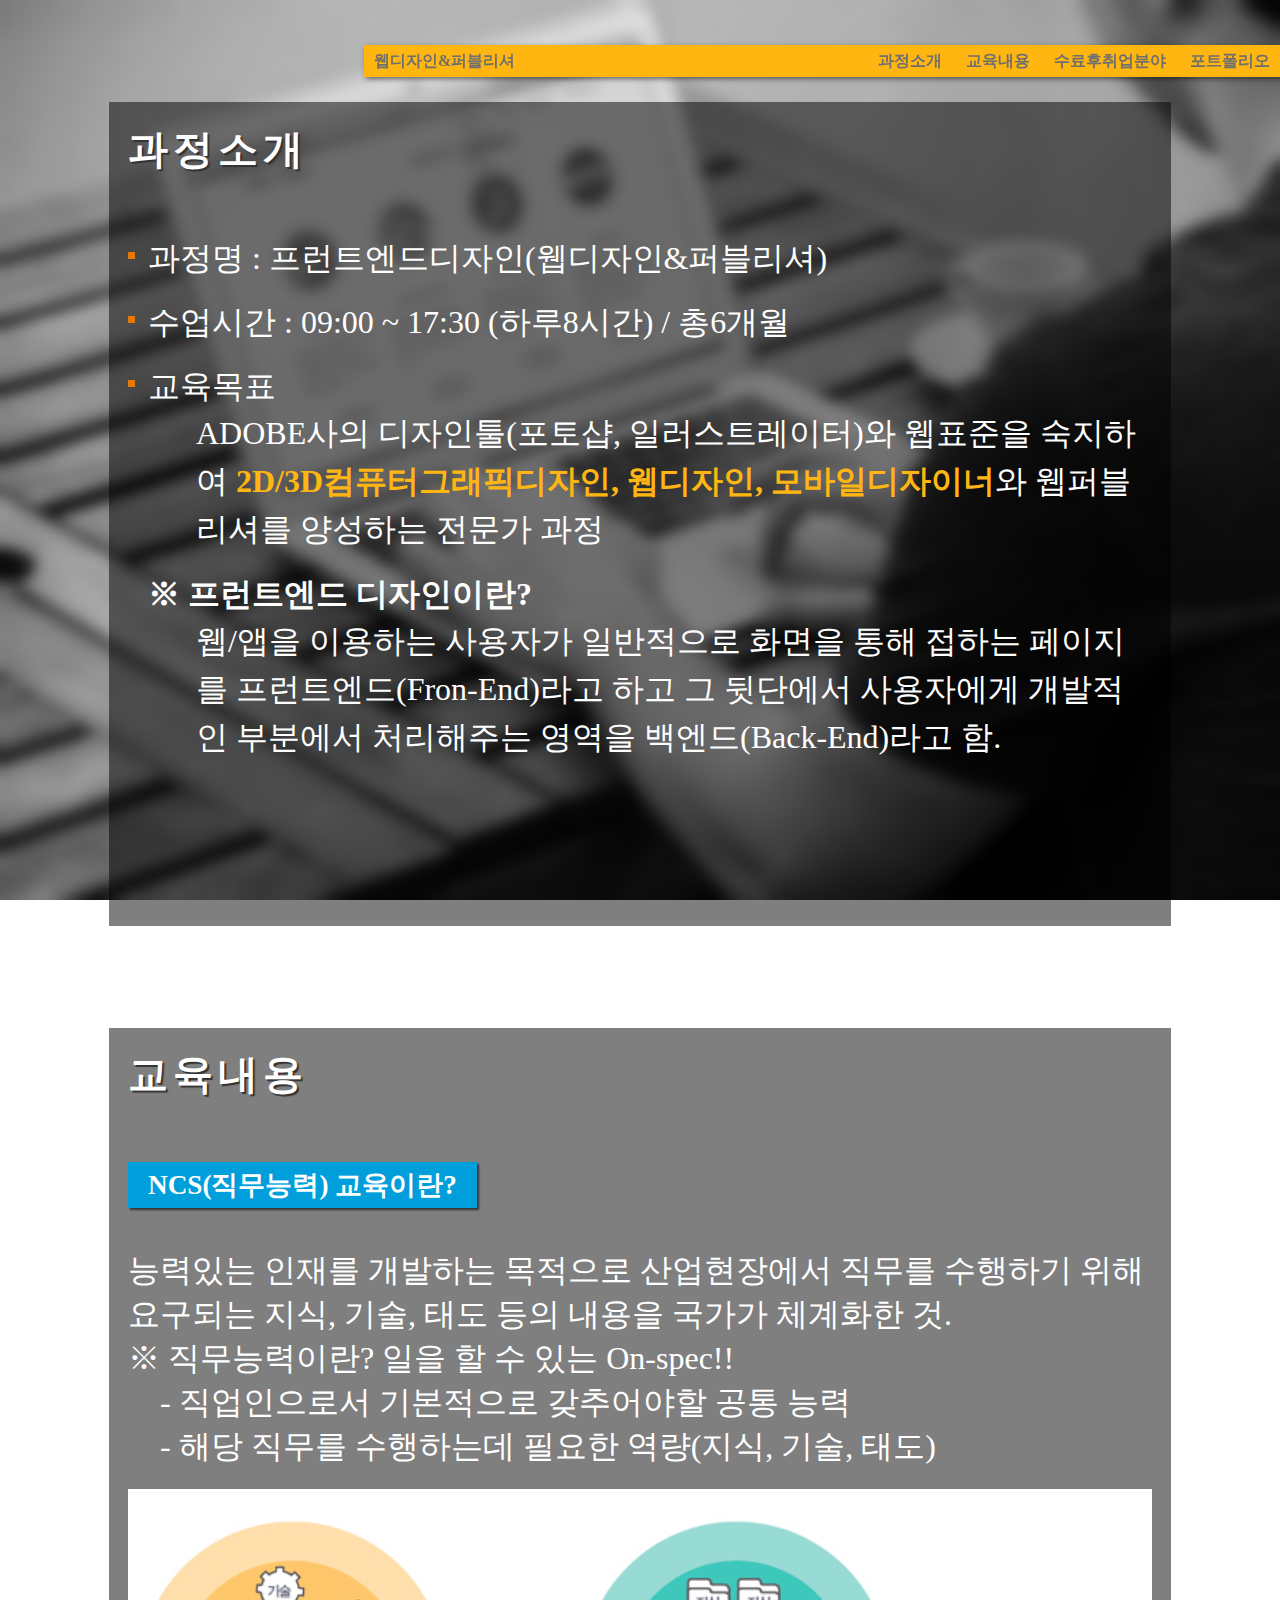
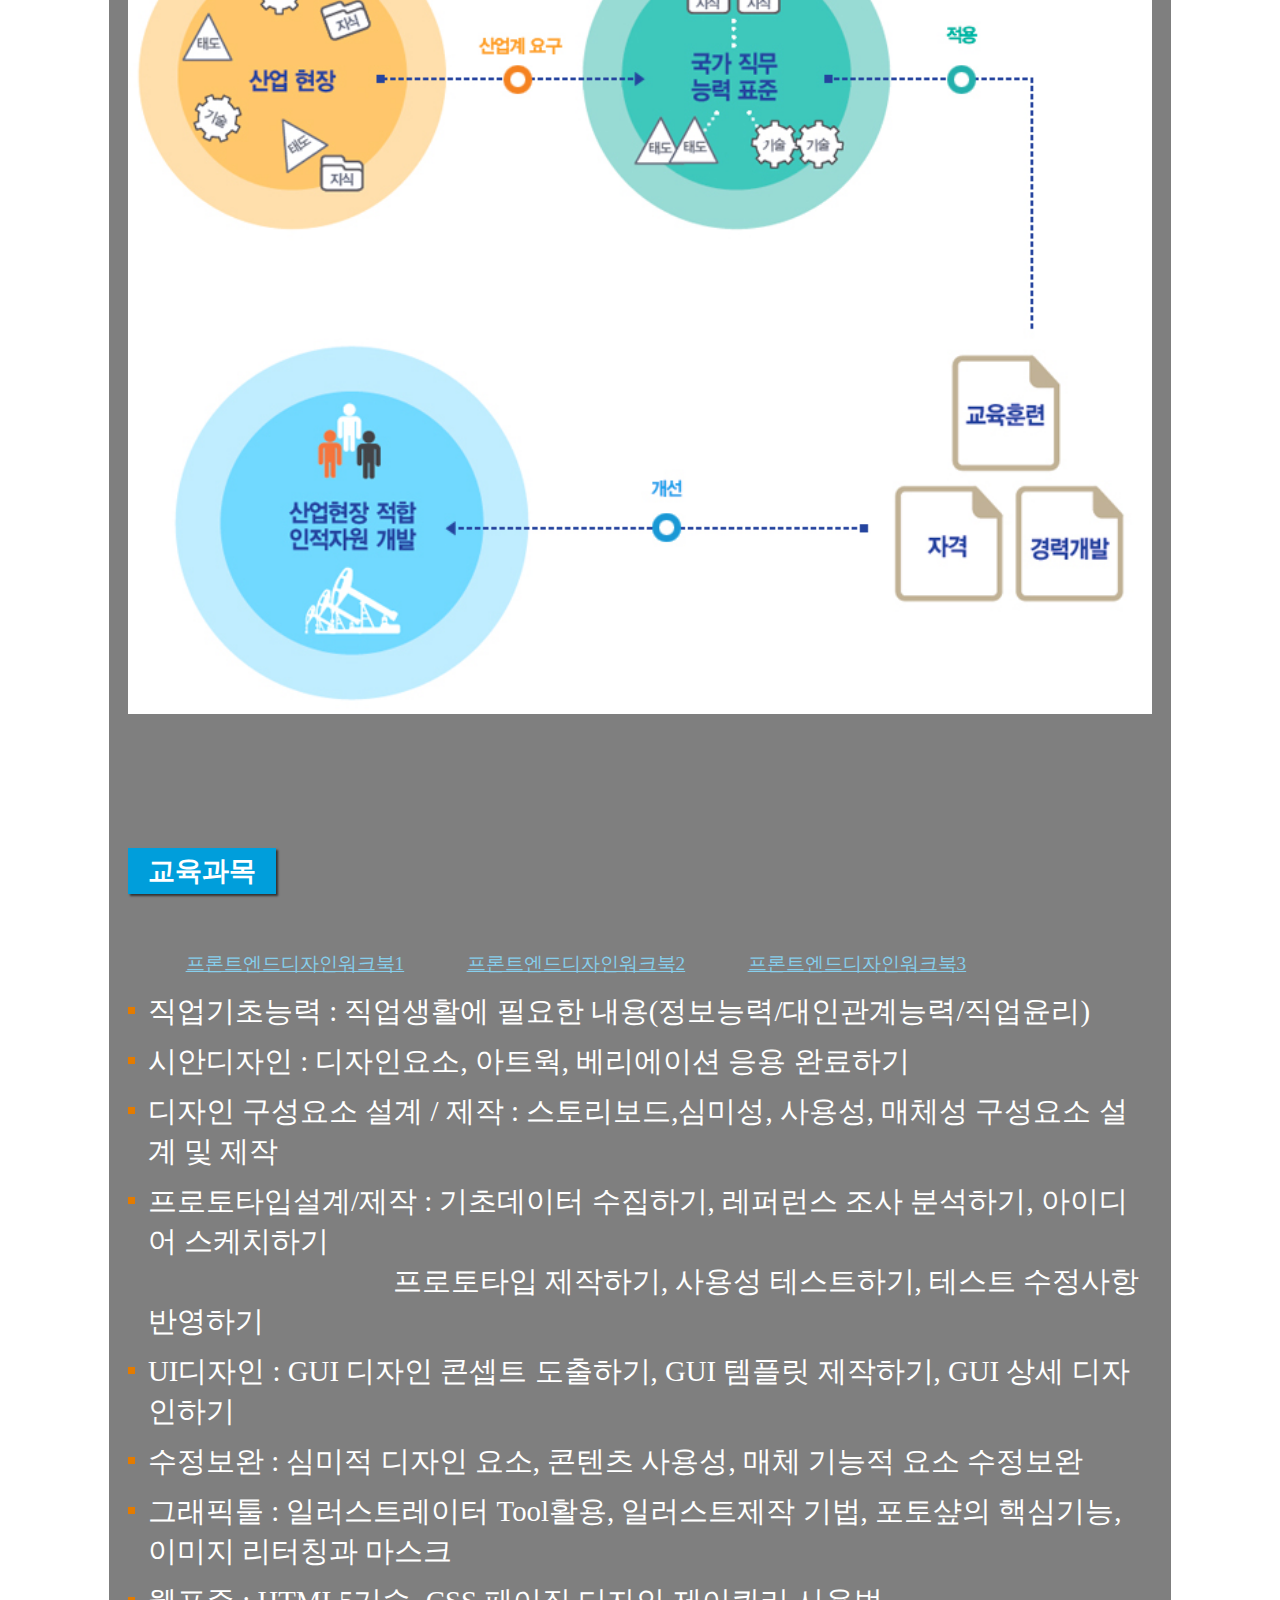
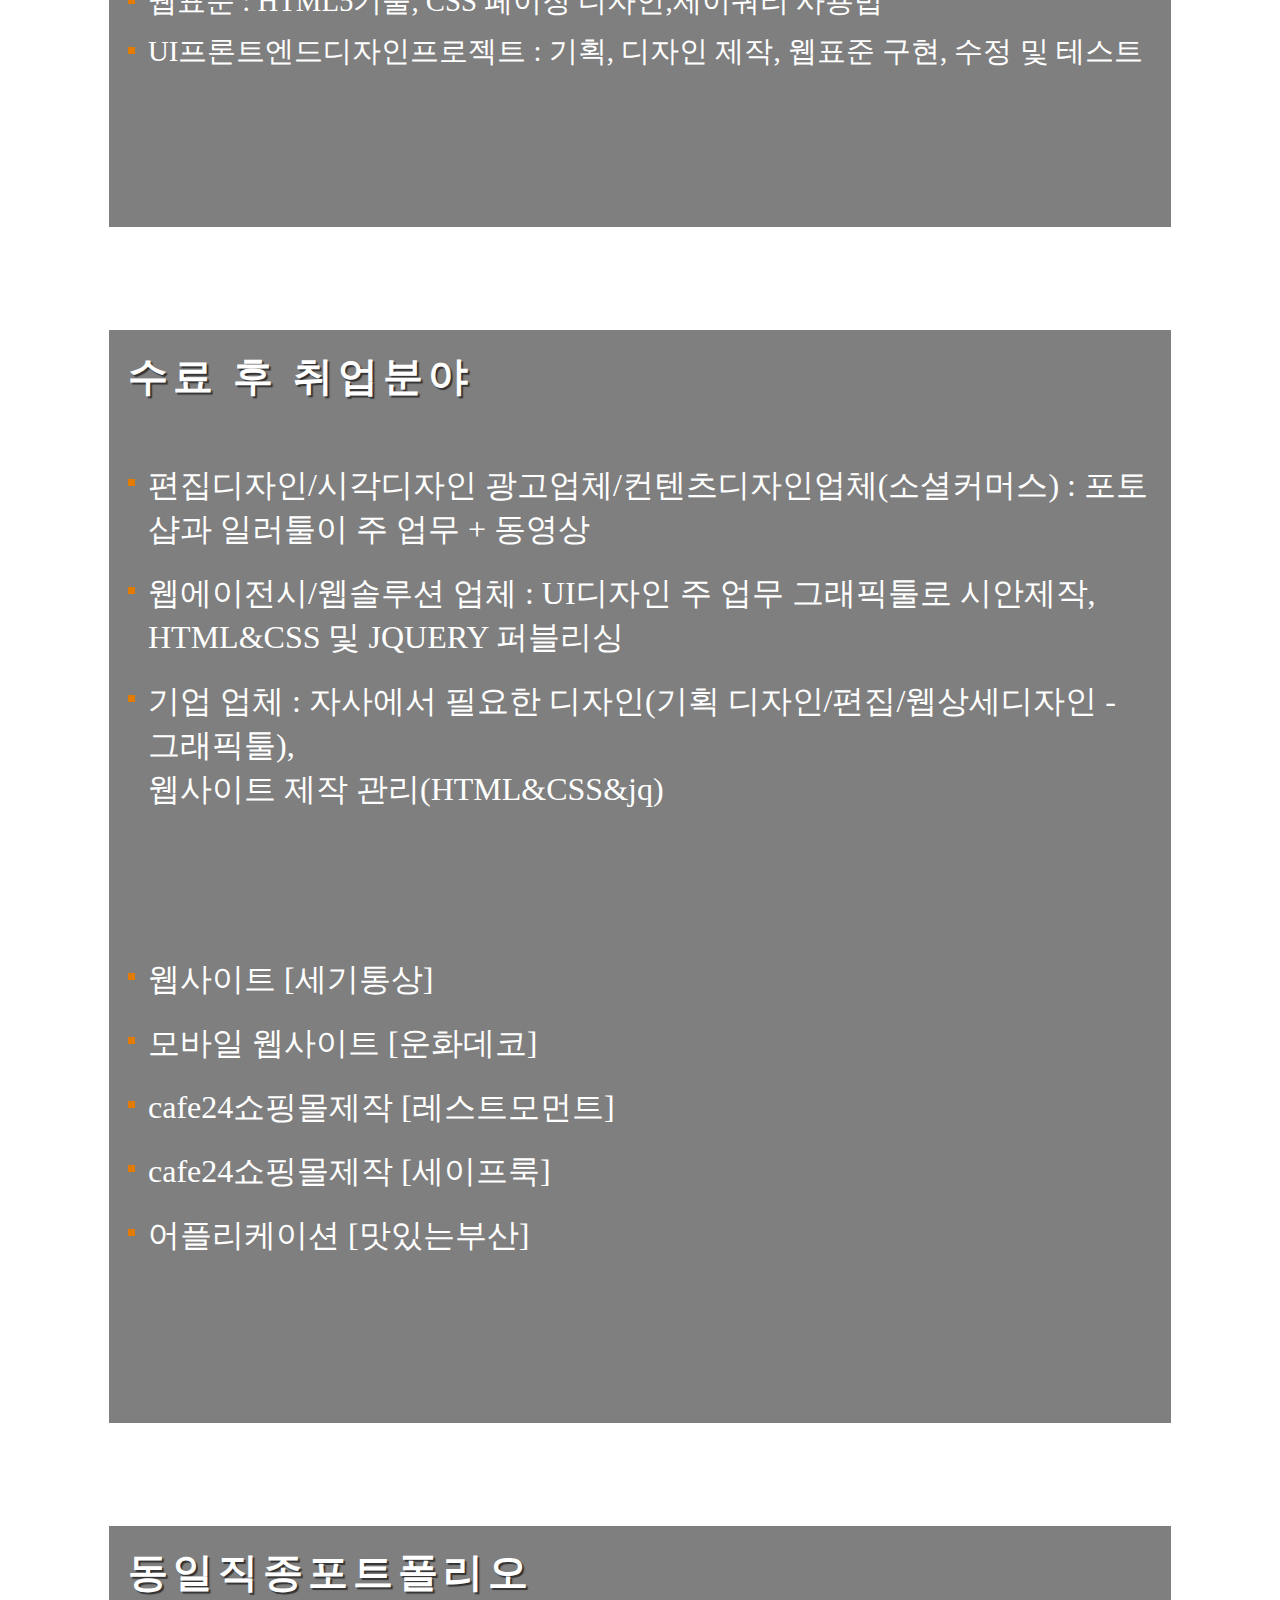
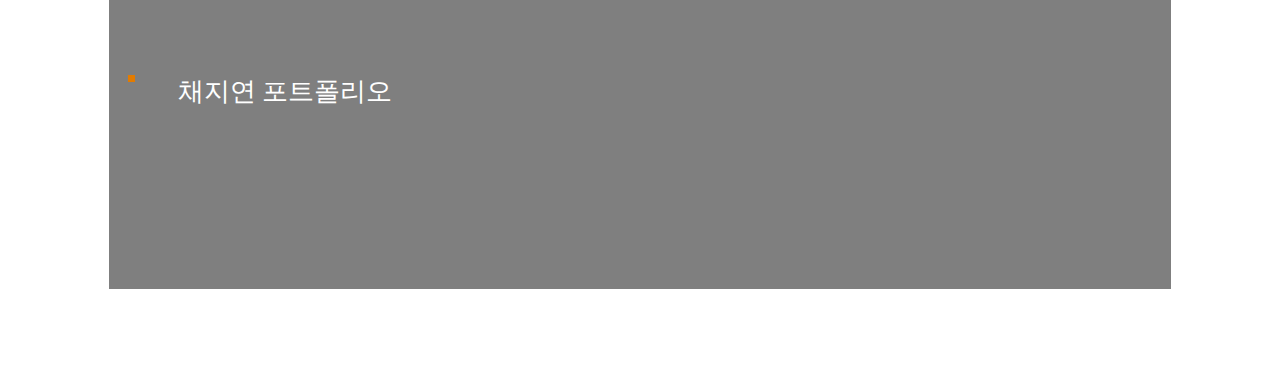
==== commit 072d79c7: "a" ====
--- a/index.html
+++ b/index.html
@@ -1,23 +1,207 @@
 <!DOCTYPE html>
+<!doctype html>
 <html>
 <head>
-    <meta charset="utf-8">
-    <style>
-        *{margin:0;padding:0}
-        html{font-size:16px}
-        body{color:#777;padding-bottom:300px;}
-        ul, li{list-style: none;}
-        a{text-decoration: none;color:inherit}
-       .box{padding:50px;display: flex;}
-       .box a{display:block;width:50%;}
-       .box img {display:block;width:90%;border:1px solid #eee}
-
-    </style>
+<meta charset="utf-8">
+<title>디지털디자인 교육과정 안내</title>
+
+<link href="css/common.css" rel="stylesheet" type="text/css">
+<style>
+.em {font-weight:bold;color:#ffb611}
+.img1{width:100%; margin-top:20px;}
+.top {}
+
+#wrap {background:url(images/back3.png) no-repeat; background-size:100% 100%;background-attachment:fixed;padding-bottom:100px}
+
+#header{width:70%;padding:0 10px; background:#ffb611; box-shadow:2px 2px 5px rgba(0,0,0,0.5); position:fixed; right:0 ; z-index:100; top:5%;}
+#headerIn{ margin:0 auto; position:relative;line-height:2em;}
+#headerIn h1{font-size:1em;  float:left}
+.gnb{float:right}
+.gnb li{display:inline-block; padding-left:20px;font-weight:bold;}
+.gnb li:hover a{color:#F69;}
+/*.gnb li.active a{color:#F69;}*/
+
+#content .inner{width:80%;margin:0 auto; padding:1.2em;margin-top:8%;overflow:hidden;background-color:rgba(0,0,0,0.5);color:#fff}
+
+#content > div{width:100%; left:0; overflow:hidden;}
+#content h2 {margin-bottom:1.5em;font-size:2.5em;font-weight:bold;letter-spacing:5px;text-shadow:2px 2px 1px #333}
+#content h3 {font-size:1.7em;background:#009edb;display:inline-block;padding:5px 20px;margin-bottom:1.5em;box-shadow:2px 2px 2px #333}
+
+#content .cont {font-size:2em;margin-bottom:3em;padding-bottom:30px}
+#content .cont p {line-height:1.5em;padding-left:1.5em;}
+
+.cont > li{background:url(images/icon.png) no-repeat; padding-left:20px;margin-bottom:20px;background-position:0 15px;}
+.cont > li.bold{background:none}
+
+#cont1{}
+#cont1 .bold p {font-weight:normal;}
+#cont2{}
+#cont2 .cont li{margin-bottom:10px;font-size:0.9em}
+#cont3{}
+#cont4{}
+
+
+ul.ul00, ul.ul01 {clear:both;width:100%;margin-bottom:1em;}
+   h4{clear:both;font-size:1em;line-height:2em;color:#bbb}
+   ul.ul00 li,ul.ul01 li {float:left; width:calc(50% - 60px);padding-left:30px;font-size:0.8em}
+
+.tit{clear:both; background-color:#48a3b8;text-align:left; padding-left:20px;width:500px;font-size:1.8em;font-weight:bold;
+     letter-spacing:1px;
+     line-height:1.5em;color:#fff;margin-left:130px;margin-top:100px;margin-bottom:30px;
+	 }
+.work{font-size:1.2em;line-height:3em}
+.work a {margin-left:3em;color:skyblue;text-decoration:underline}
+</style>
+<script src="http://code.jquery.com/jquery-1.11.3.min.js"></script>
+<script>
+$(document).ready(function() {//실행틀 시작
+  var menu = $(".gnb > li");
+	var content = $("#content > div");
+	
+	menu.click(function(){
+		/*preventDefault 는 a 태그 처럼 클릭 이벤트 외에 
+별도의 브라우저 행동을 막기 위해 사용됩니다.*/
+		event.preventDefault();
+		
+		//사용자가 클릭한 li
+		var tg = $(this);
+		//순서값을 찾는 함수 index()
+
+		var idx = tg.index();
+		//선택한 li와 순서가 같은 content 를 찾음 eq()
+		var section = content.eq(idx);
+		//선택된 영역의 top 의 좌표값을 저장
+		//.offset()은 선택한 요소의 좌표를 가져오거나 특정 좌표로 이동하게 합니다.
+		var tt = section.offset().top;
+
+		//스크롤이 tt의 값에 맞게 움직이게
+		$("html,body").stop().animate({scrollTop:tt});
+		});//menu.click() 끝
+		
+		// 윈도우에서 scroll() 스크롤이 작동될 때 일어날 일.
+		$(window).scroll(function(){
+		//.scrollTop()은 선택한 요소의 스크롤바 수직 위치를 반환하거나 스크롤바 수직 위치를 정합니다.
+		var location = $(window).scrollTop();
+		
+		content.each(function() {
+			//반복문(each)
+            var tg = $(this);
+			var idx = tg.index();
+//	alert(idx);
+		
+			if(tg.offset().top <= location){
+				menu.removeClass("active");
+				menu.eq(idx).addClass("active");
+				}
+
+    });//each() 끝
+		
+			
+			});//scroll() 끝
+});//실행틀 끝
+</script>
 </head>
 <body>
-  <div class="box">
-    <a href="print.pdf" target="w1"><img src="images/print.jpg" alt="인쇄물1"></a>
-    <a href="print2.pdf" target="w1"><img src="images/print2.jpg" alt="인쇄물2"></a>
-  </div>
+  <div id="wrap">
+	<header id="header">
+  	<div id="headerIn">
+    	<h1><a href="index.html">웹디자인&퍼블리셔</a></h1>
+      <ul class="gnb">
+
+      	<li class="active"><a href="#cont1">과정소개</a></li>
+        <li><a href="#cont2">교육내용</a></li>
+        <li><a href="#cont3">수료후취업분야</a></li>
+        <li><a href="#cont4">포트폴리오</a></li>
+      </ul>
+    </div><!--#headerIn-->
+  </header>
+  <div id="content">
+  	<div id="cont1">
+    	<div class="inner">
+		<h2>과정소개</h2>
+      	<ul class="cont">
+		   <li>과정명 : 프런트엔드디자인(웹디자인&퍼블리셔)</li>
+		   <li>수업시간 : 09:00 ~ 17:30 (하루8시간) / 총6개월</li>
+		   <li>교육목표 <p> ADOBE사의 디자인툴(포토샵, 일러스트레이터)와 웹표준을 숙지하여
+		        <span class="em">2D/3D컴퓨터그래픽디자인, 웹디자인, 모바일디자이너</span>와 웹퍼블리셔를 양성하는 전문가 과정</p></li>
+		   <li class="bold">※ 프런트엔드 디자인이란? <br>
+		       <p>웹/앱을 이용하는 사용자가 일반적으로 화면을 통해 접하는 페이지를 프런트엔드(Fron-End)라고 하고 그 뒷단에서 사용자에게 개발적인 부분에서 처리해주는 영역을 백엔드(Back-End)라고 함.</p>
+		   
+		   </li>
+		</ul>
+      </div><!--.inner-->
+    </div><!--#cont1-->
+    <div id="cont2">
+    	<div class="inner">
+      	<h2>교육내용</h2>
+		<h3>NCS(직무능력) 교육이란?</h3>
+		<p class="cont">
+		  능력있는 인재를 개발하는 목적으로 산업현장에서 직무를 수행하기 위해 요구되는 지식, 기술, 태도 등의 내용을 국가가 체계화한 것.<br>
+		  ※ 직무능력이란? 일을 할 수 있는 On-spec!!<br>
+		     &nbsp;&nbsp;&nbsp;&nbsp;- 직업인으로서 기본적으로 갖추어야할 공통 능력<br>
+			 &nbsp;&nbsp;&nbsp;&nbsp;- 해당 직무를 수행하는데 필요한 역량(지식, 기술, 태도)
+		  <br>
+		  <img src="images/ncs.png" alt="ncs" class="img1">
+		</p>
+        <h3>교육과목</h3> 
+		<div class="work">
+          <a href="workbook/프론트엔드디자인워크북1.pdf" target="book">프론트엔드디자인워크북1</a>
+          <a href="workbook/프론트엔드디자인워크북2.pdf" target="book">프론트엔드디자인워크북2</a>
+    <a href="workbook/프론트엔드디자인워크북3.pdf" target="book">프론트엔드디자인워크북3</a>
+		</div>
+
+        <ul class="cont">
+		  <li class="ncs">직업기초능력 : 직업생활에 필요한 내용(정보능력/대인관계능력/직업윤리)</li>
+		  <li class="ncs">시안디자인 : 디자인요소, 아트웍, 베리에이션 응용 완료하기</li>
+		  <li class="ncs">디자인 구성요소 설계 / 제작 : 스토리보드,심미성, 사용성, 매체성 구성요소 설계 및 제작</li>
+		  <li class="ncs">프로토타입설계/제작 : 기초데이터 수집하기, 레퍼런스 조사 분석하기, 아이디어 스케치하기 <br>
+   		   &nbsp;&nbsp;&nbsp;&nbsp;&nbsp;&nbsp;&nbsp;&nbsp;&nbsp;&nbsp;&nbsp;&nbsp;&nbsp;&nbsp;&nbsp;&nbsp;&nbsp;&nbsp;&nbsp;&nbsp;&nbsp;&nbsp;&nbsp;&nbsp;
+		   &nbsp;&nbsp;&nbsp;&nbsp;&nbsp;&nbsp;&nbsp;&nbsp;&nbsp;프로토타입 제작하기, 사용성 테스트하기, 테스트 수정사항 반영하기</li>
+		  <li class="ncs">UI디자인 : GUI 디자인 콘셉트 도출하기, GUI 템플릿 제작하기, GUI 상세 디자인하기</li>
+		  <li class="ncs">수정보완 : 심미적 디자인 요소, 콘텐츠 사용성, 매체 기능적 요소 수정보완</li>
+		  <li>그래픽툴 : 일러스트레이터 Tool활용, 일러스트제작 기법, 포토샾의 핵심기능, 이미지 리터칭과 마스크</li>
+		  <li class="ncs">웹표준 : HTML5기술, CSS 페이징 디자인,제이쿼리 사용법 </li>
+		  <li>UI프론트엔드디자인프로젝트 : 기획, 디자인 제작, 웹표준 구현, 수정 및 테스트</li>
+		</ul>
+      </div><!--.inner-->
+    </div><!--#cont2-->
+    <div id="cont3">
+    	<div class="inner">
+      	<h2>수료 후 취업분야</h2>
+		<ul class="cont">
+		   <li>편집디자인/시각디자인 광고업체/컨텐츠디자인업체(소셜커머스) : 포토샵과 일러툴이 주 업무 + 동영상</li>
+		   <li>웹에이전시/웹솔루션 업체 : UI디자인 주 업무 그래픽툴로 시안제작, HTML&CSS 및 JQUERY 퍼블리싱 </li>
+		   <li>기업 업체 : 자사에서 필요한 디자인(기획 디자인/편집/웹상세디자인 - 그래픽툴), <br>
+		        웹사이트 제작 관리(HTML&CSS&jq)</li>
+       </ul>
+         <h4></h4>
+		 <ul class="cont"> 	  
+            <li><a href="http://segibiz7.cafe24.com/" target="win">웹사이트 [세기통상]</a></li>
+            <li><a href="http://unhwadeco.alltheway.kr" target="win">모바일 웹사이트 [운화데코]</a></li>
+            <li><a href="http://restmoment.cafe24.com/" target="win">cafe24쇼핑몰제작 [레스트모먼트]</a></li>
+            <li><a href="http://safelook2014.cafe24.com/" target="win">cafe24쇼핑몰제작 [세이프룩]</a></li>
+			<li><a href="http://www.deliciousbusan.com" target="win">어플리케이션 [맛있는부산]</a></li>
+        </ul>
+      </div><!--.inner-->
+    </div><!--#cont3-->
+    <div id="cont4">
+    	<div class="inner">
+     	<h2>동일직종포트폴리오</h2>
+		<ul class="cont" style="line-height:2em">
+		<li>
+			<ul class="ul01 ">
+			<li><a href="http://yax3.dothome.co.kr/" target="win">채지연 포트폴리오</a></li>
+			</ul>
+		
+			<hr>
+       </li>
+		</ul>
+
+      </div><!--.inner-->
+    </div><!--#cont4-->
+
+  </div><!--#content-->
+</div><!--#wrap-->
+
 </body>
 </html>--- a/css/common.css
+++ b/css/common.css
@@ -0,0 +1,16 @@
+@charset "utf-8";
+@font-face { font-family : nanum;    
+   src: url(../font/NanumGothic.eot) format('embedded-opentype'),
+       url(../font/NanumGothic.woff) format('woff'),
+       url(../font/NanumGothic.ttf) format('truetype');   
+   }
+
+* {margin:0; padding:0;}
+body{font-family:nanum; font-size:16px; color:#6f6f6f}
+ul, ol, li{list-style-type:none}
+img, fieldset{border:none}
+hr {clear:both;border:none}
+a {color:inherit;text-decoration:none}
+table{border-collapse:collapse}
+
+.bold{font-weight:bold}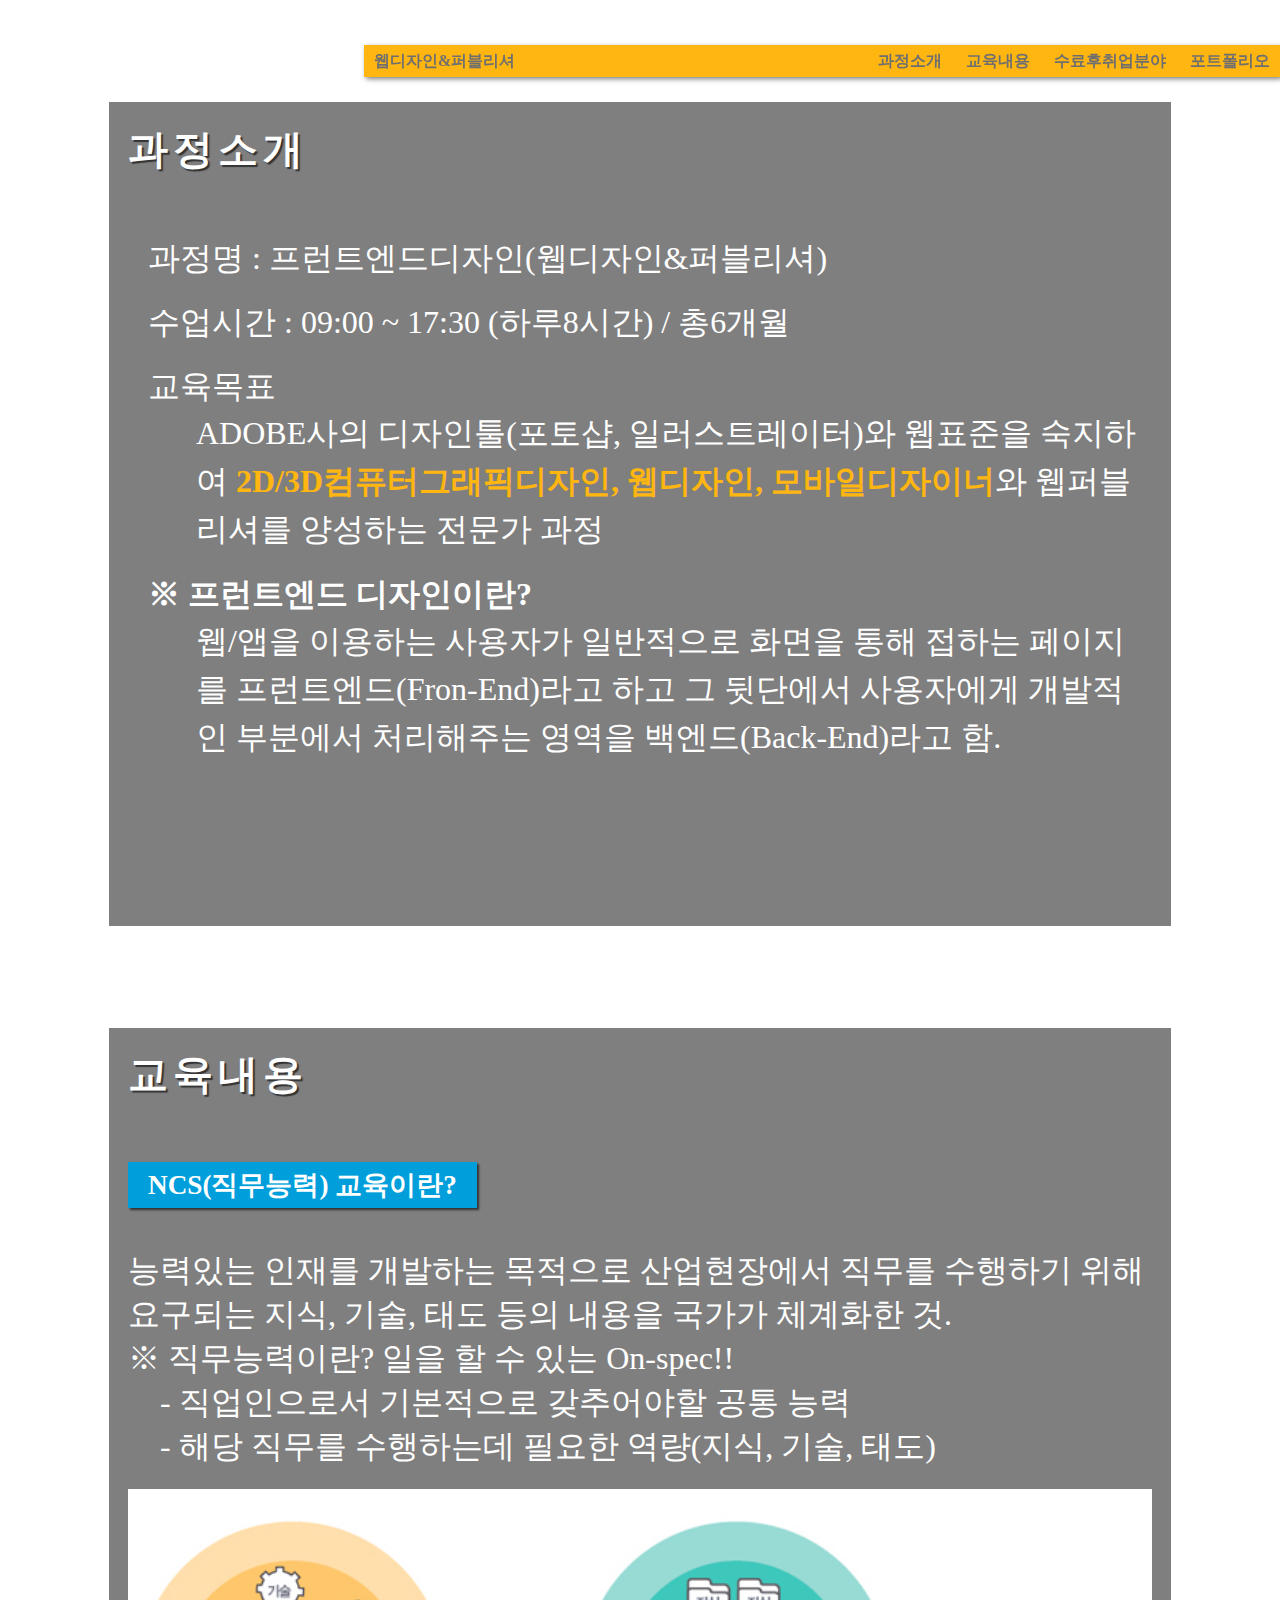
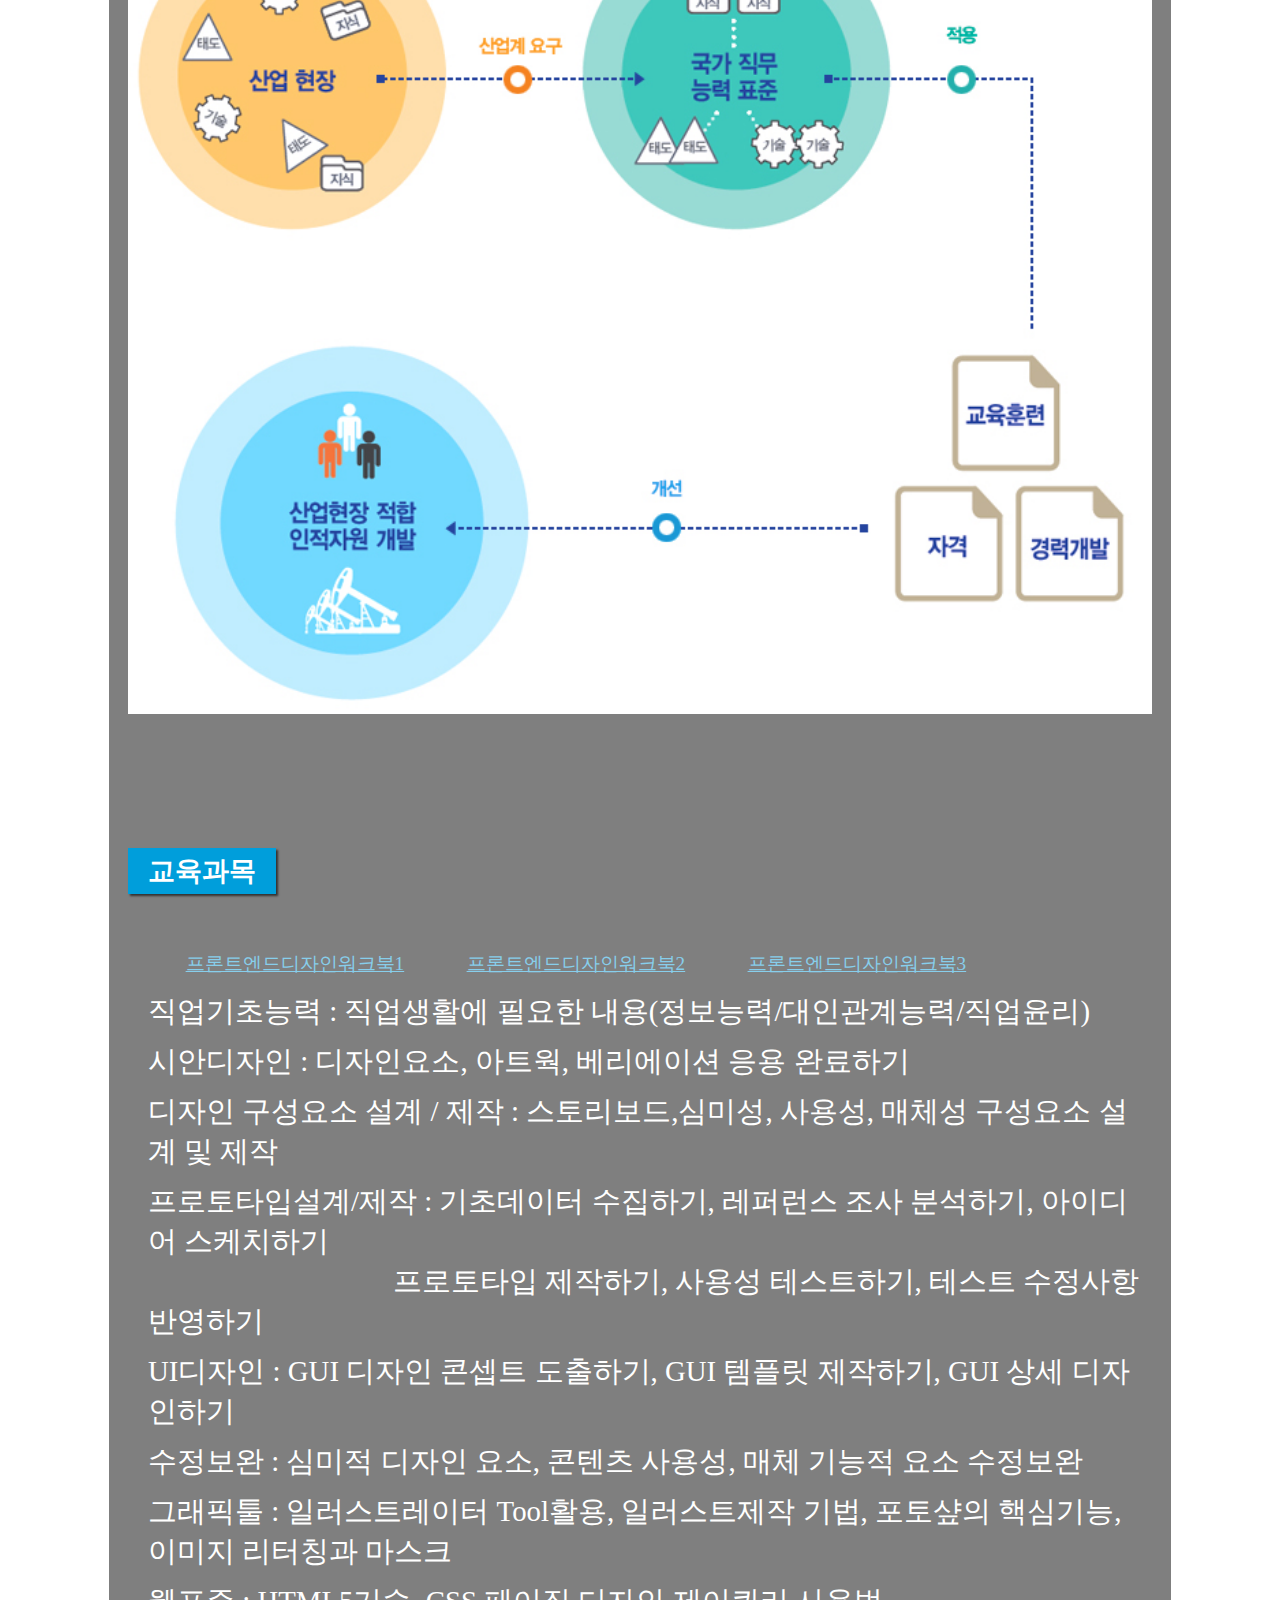
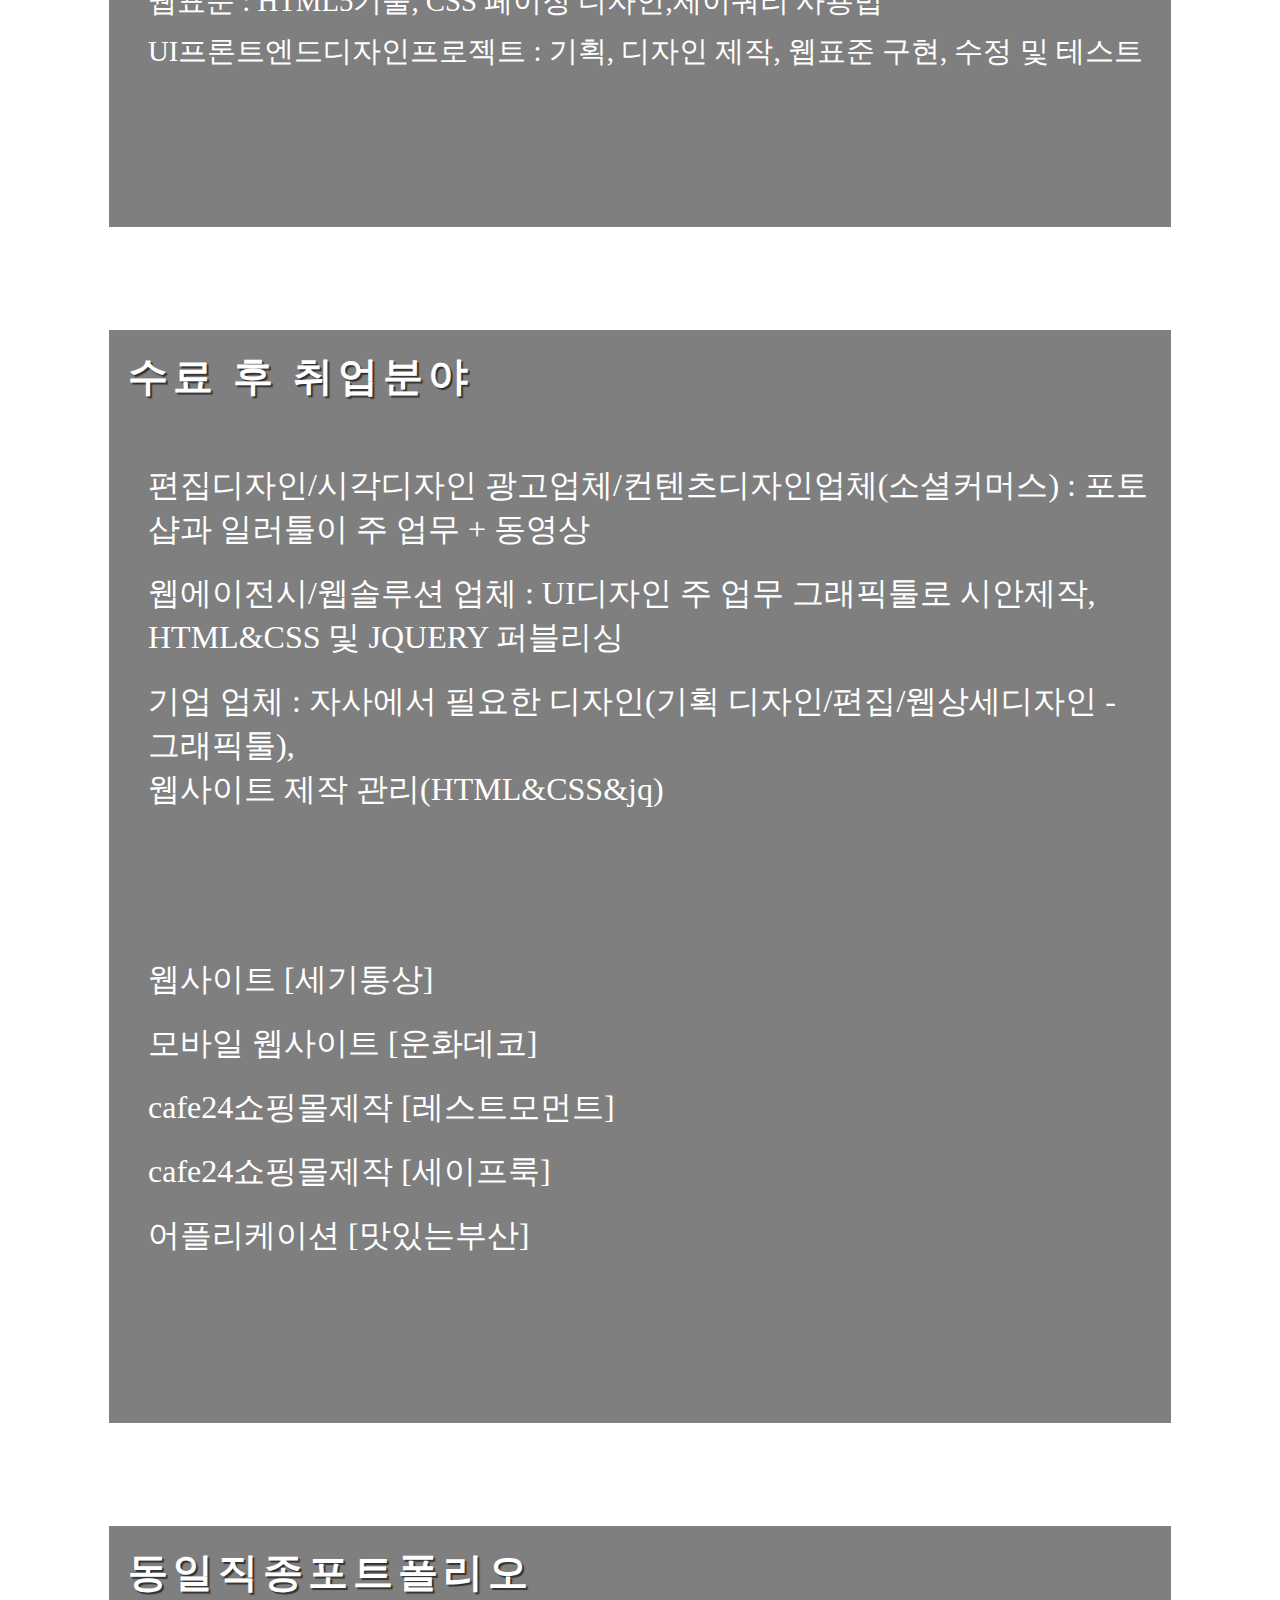
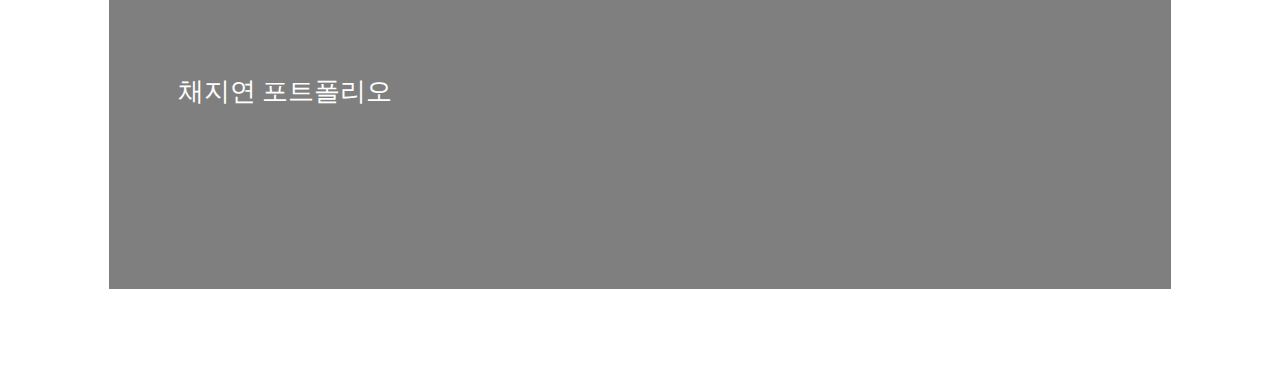
==== commit 80a09227: "a" ====
--- a/index.html
+++ b/index.html
@@ -6,99 +6,9 @@
 <title>디지털디자인 교육과정 안내</title>
 
 <link href="css/common.css" rel="stylesheet" type="text/css">
-<style>
-.em {font-weight:bold;color:#ffb611}
-.img1{width:100%; margin-top:20px;}
-.top {}
+<script src="js/jquery-3.1.1.min.js"></script>
+<script>
 
-#wrap {background:url(images/back3.png) no-repeat; background-size:100% 100%;background-attachment:fixed;padding-bottom:100px}
-
-#header{width:70%;padding:0 10px; background:#ffb611; box-shadow:2px 2px 5px rgba(0,0,0,0.5); position:fixed; right:0 ; z-index:100; top:5%;}
-#headerIn{ margin:0 auto; position:relative;line-height:2em;}
-#headerIn h1{font-size:1em;  float:left}
-.gnb{float:right}
-.gnb li{display:inline-block; padding-left:20px;font-weight:bold;}
-.gnb li:hover a{color:#F69;}
-/*.gnb li.active a{color:#F69;}*/
-
-#content .inner{width:80%;margin:0 auto; padding:1.2em;margin-top:8%;overflow:hidden;background-color:rgba(0,0,0,0.5);color:#fff}
-
-#content > div{width:100%; left:0; overflow:hidden;}
-#content h2 {margin-bottom:1.5em;font-size:2.5em;font-weight:bold;letter-spacing:5px;text-shadow:2px 2px 1px #333}
-#content h3 {font-size:1.7em;background:#009edb;display:inline-block;padding:5px 20px;margin-bottom:1.5em;box-shadow:2px 2px 2px #333}
-
-#content .cont {font-size:2em;margin-bottom:3em;padding-bottom:30px}
-#content .cont p {line-height:1.5em;padding-left:1.5em;}
-
-.cont > li{background:url(images/icon.png) no-repeat; padding-left:20px;margin-bottom:20px;background-position:0 15px;}
-.cont > li.bold{background:none}
-
-#cont1{}
-#cont1 .bold p {font-weight:normal;}
-#cont2{}
-#cont2 .cont li{margin-bottom:10px;font-size:0.9em}
-#cont3{}
-#cont4{}
-
-
-ul.ul00, ul.ul01 {clear:both;width:100%;margin-bottom:1em;}
-   h4{clear:both;font-size:1em;line-height:2em;color:#bbb}
-   ul.ul00 li,ul.ul01 li {float:left; width:calc(50% - 60px);padding-left:30px;font-size:0.8em}
-
-.tit{clear:both; background-color:#48a3b8;text-align:left; padding-left:20px;width:500px;font-size:1.8em;font-weight:bold;
-     letter-spacing:1px;
-     line-height:1.5em;color:#fff;margin-left:130px;margin-top:100px;margin-bottom:30px;
-	 }
-.work{font-size:1.2em;line-height:3em}
-.work a {margin-left:3em;color:skyblue;text-decoration:underline}
-</style>
-<script src="http://code.jquery.com/jquery-1.11.3.min.js"></script>
-<script>
-$(document).ready(function() {//실행틀 시작
-  var menu = $(".gnb > li");
-	var content = $("#content > div");
-	
-	menu.click(function(){
-		/*preventDefault 는 a 태그 처럼 클릭 이벤트 외에 
-별도의 브라우저 행동을 막기 위해 사용됩니다.*/
-		event.preventDefault();
-		
-		//사용자가 클릭한 li
-		var tg = $(this);
-		//순서값을 찾는 함수 index()
-
-		var idx = tg.index();
-		//선택한 li와 순서가 같은 content 를 찾음 eq()
-		var section = content.eq(idx);
-		//선택된 영역의 top 의 좌표값을 저장
-		//.offset()은 선택한 요소의 좌표를 가져오거나 특정 좌표로 이동하게 합니다.
-		var tt = section.offset().top;
-
-		//스크롤이 tt의 값에 맞게 움직이게
-		$("html,body").stop().animate({scrollTop:tt});
-		});//menu.click() 끝
-		
-		// 윈도우에서 scroll() 스크롤이 작동될 때 일어날 일.
-		$(window).scroll(function(){
-		//.scrollTop()은 선택한 요소의 스크롤바 수직 위치를 반환하거나 스크롤바 수직 위치를 정합니다.
-		var location = $(window).scrollTop();
-		
-		content.each(function() {
-			//반복문(each)
-            var tg = $(this);
-			var idx = tg.index();
-//	alert(idx);
-		
-			if(tg.offset().top <= location){
-				menu.removeClass("active");
-				menu.eq(idx).addClass("active");
-				}
-
-    });//each() 끝
-		
-			
-			});//scroll() 끝
-});//실행틀 끝
 </script>
 </head>
 <body>
--- a/css/common.css
+++ b/css/common.css
@@ -13,4 +13,52 @@
 a {color:inherit;text-decoration:none}
 table{border-collapse:collapse}
 
-.bold{font-weight:bold}+.bold{font-weight:bold}
+
+
+
+
+.em {font-weight:bold;color:#ffb611}
+.img1{width:100%; margin-top:20px;}
+.top {}
+
+#wrap {background:url(images/back3.png) no-repeat; background-size:100% 100%;background-attachment:fixed;padding-bottom:100px}
+
+#header{width:70%;padding:0 10px; background:#ffb611; box-shadow:2px 2px 5px rgba(0,0,0,0.5); position:fixed; right:0 ; z-index:100; top:5%;}
+#headerIn{ margin:0 auto; position:relative;line-height:2em;}
+#headerIn h1{font-size:1em;  float:left}
+.gnb{float:right}
+.gnb li{display:inline-block; padding-left:20px;font-weight:bold;}
+.gnb li:hover a{color:#F69;}
+/*.gnb li.active a{color:#F69;}*/
+
+#content .inner{width:80%;margin:0 auto; padding:1.2em;margin-top:8%;overflow:hidden;background-color:rgba(0,0,0,0.5);color:#fff}
+
+#content > div{width:100%; left:0; overflow:hidden;}
+#content h2 {margin-bottom:1.5em;font-size:2.5em;font-weight:bold;letter-spacing:5px;text-shadow:2px 2px 1px #333}
+#content h3 {font-size:1.7em;background:#009edb;display:inline-block;padding:5px 20px;margin-bottom:1.5em;box-shadow:2px 2px 2px #333}
+
+#content .cont {font-size:2em;margin-bottom:3em;padding-bottom:30px}
+#content .cont p {line-height:1.5em;padding-left:1.5em;}
+
+.cont > li{background:url(images/icon.png) no-repeat; padding-left:20px;margin-bottom:20px;background-position:0 15px;}
+.cont > li.bold{background:none}
+
+#cont1{}
+#cont1 .bold p {font-weight:normal;}
+#cont2{}
+#cont2 .cont li{margin-bottom:10px;font-size:0.9em}
+#cont3{}
+#cont4{}
+
+
+ul.ul00, ul.ul01 {clear:both;width:100%;margin-bottom:1em;}
+   h4{clear:both;font-size:1em;line-height:2em;color:#bbb}
+   ul.ul00 li,ul.ul01 li {float:left; width:calc(50% - 60px);padding-left:30px;font-size:0.8em}
+
+.tit{clear:both; background-color:#48a3b8;text-align:left; padding-left:20px;width:500px;font-size:1.8em;font-weight:bold;
+     letter-spacing:1px;
+     line-height:1.5em;color:#fff;margin-left:130px;margin-top:100px;margin-bottom:30px;
+	 }
+.work{font-size:1.2em;line-height:3em}
+.work a {margin-left:3em;color:skyblue;text-decoration:underline}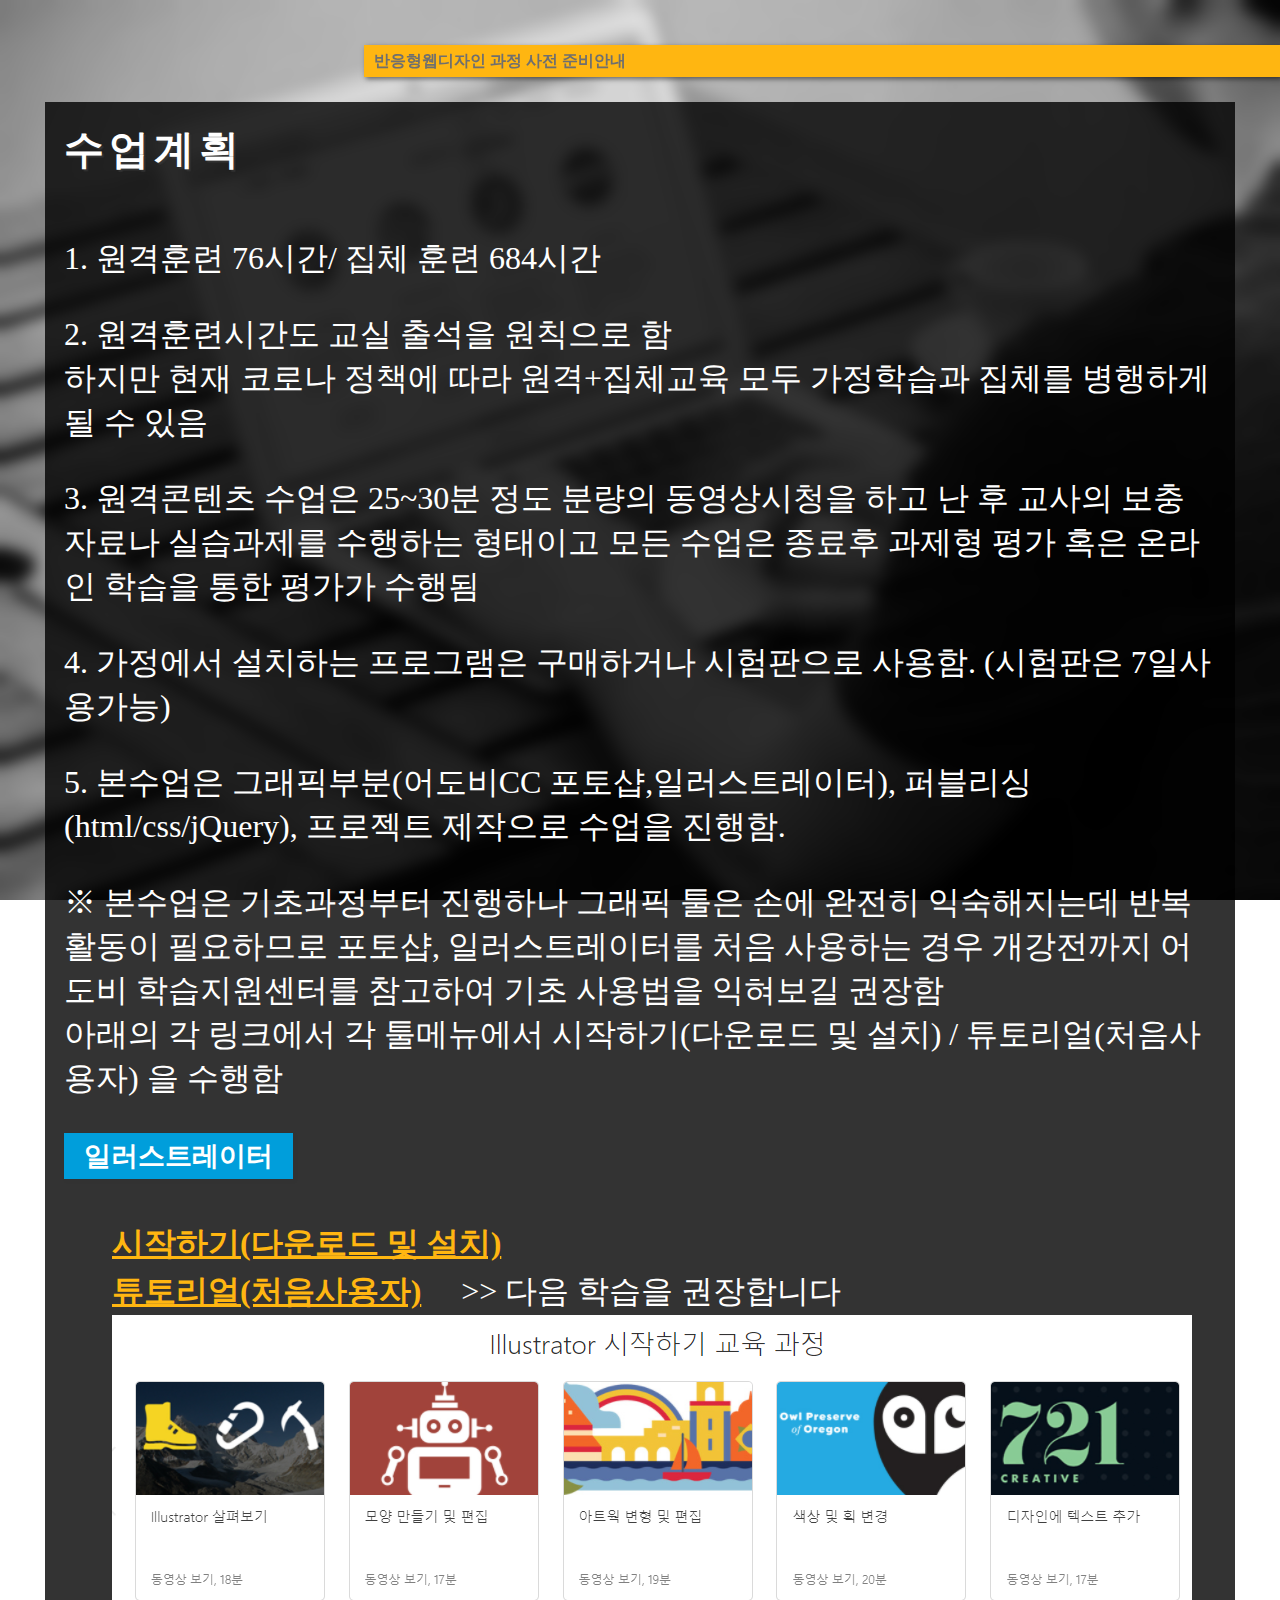
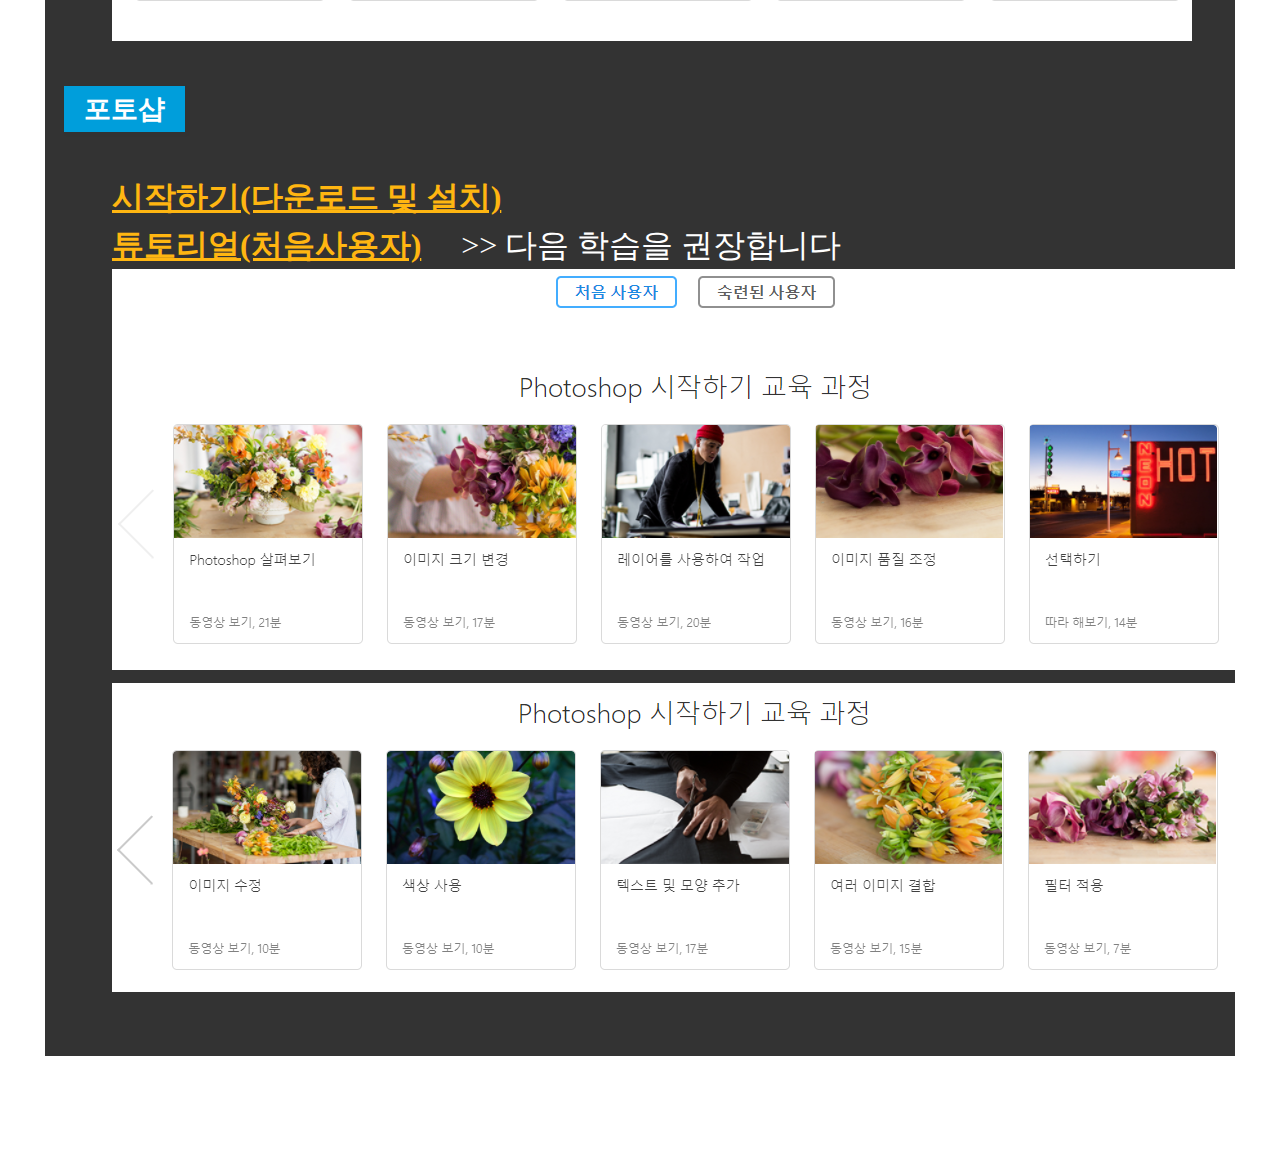
==== commit 417f2239: "a" ====
--- a/index.html
+++ b/index.html
@@ -3,112 +3,62 @@
 <html>
 <head>
 <meta charset="utf-8">
+<meta name="viewport" content="width=device-width, initial-scale=1.0, maximum-scale=1.0, minimum-scale=1.0, user-scalable=no" />
 <title>디지털디자인 교육과정 안내</title>
 
 <link href="css/common.css" rel="stylesheet" type="text/css">
 <script src="js/jquery-3.1.1.min.js"></script>
-<script>
-
-</script>
+<script src="js/main.js"></script>
 </head>
 <body>
   <div id="wrap">
 	<header id="header">
   	<div id="headerIn">
-    	<h1><a href="index.html">웹디자인&퍼블리셔</a></h1>
-      <ul class="gnb">
+    	<h1><a href="index.html">반응형웹디자인 과정 사전 준비안내</a></h1>
+   <!--   <ul class="gnb">
 
       	<li class="active"><a href="#cont1">과정소개</a></li>
         <li><a href="#cont2">교육내용</a></li>
         <li><a href="#cont3">수료후취업분야</a></li>
         <li><a href="#cont4">포트폴리오</a></li>
-      </ul>
+      </ul>  -->
     </div><!--#headerIn-->
   </header>
   <div id="content">
   	<div id="cont1">
-    	<div class="inner">
-		<h2>과정소개</h2>
-      	<ul class="cont">
-		   <li>과정명 : 프런트엔드디자인(웹디자인&퍼블리셔)</li>
-		   <li>수업시간 : 09:00 ~ 17:30 (하루8시간) / 총6개월</li>
-		   <li>교육목표 <p> ADOBE사의 디자인툴(포토샵, 일러스트레이터)와 웹표준을 숙지하여
-		        <span class="em">2D/3D컴퓨터그래픽디자인, 웹디자인, 모바일디자이너</span>와 웹퍼블리셔를 양성하는 전문가 과정</p></li>
-		   <li class="bold">※ 프런트엔드 디자인이란? <br>
-		       <p>웹/앱을 이용하는 사용자가 일반적으로 화면을 통해 접하는 페이지를 프런트엔드(Fron-End)라고 하고 그 뒷단에서 사용자에게 개발적인 부분에서 처리해주는 영역을 백엔드(Back-End)라고 함.</p>
-		   
-		   </li>
-		</ul>
+			<div class="inner"   >
+      	<h2>수업계획</h2>
+				<p class="cont">1. 원격훈련 76시간/ 집체 훈련 684시간</p>
+				<p class="cont">2. 원격훈련시간도 교실 출석을 원칙으로 함<br>
+							하지만 현재 코로나 정책에 따라 원격+집체교육 모두 가정학습과 집체를 병행하게 될 수 있음</p>
+				<p class="cont">3. 원격콘텐츠 수업은 25~30분 정도 분량의 동영상시청을 하고 난 후 교사의 보충자료나 실습과제를 수행하는 형태이고 모든 수업은 종료후 과제형 평가 혹은 온라인 학습을 통한 평가가 수행됨</p>
+				<p class="cont">4. 가정에서 설치하는 프로그램은 구매하거나 시험판으로 사용함. (시험판은 7일사용가능)</p>
+				<p class="cont">5. 본수업은 그래픽부분(어도비CC 포토샵,일러스트레이터), 퍼블리싱(html/css/jQuery), 프로젝트 제작으로 수업을 진행함. </p>
+			  <p class="cont">※ 본수업은 기초과정부터 진행하나 그래픽 툴은 손에 완전히 익숙해지는데 반복활동이 필요하므로 포토샵, 일러스트레이터를 처음 사용하는 경우 개강전까지 어도비 학습지원센터를 참고하여 기초 사용법을 익혀보길 권장함<br>
+							아래의 각 링크에서 각 툴메뉴에서 <span>시작하기(다운로드 및 설치)</span> /  <span>튜토리얼(처음사용자)</span> 을 수행함</p>
+		
+        <h3>일러스트레이터</h3> 
+        <div class="cont">
+					<p><a href="https://helpx.adobe.com/kr/illustrator/get-started.html" class="em bold" target="win">시작하기(다운로드 및 설치)</a> <p>
+					<p>
+					  <a href="https://helpx.adobe.com/kr/illustrator/tutorials.html" class="em bold" target="win">튜토리얼(처음사용자)</a>
+						&nbsp;&nbsp;&nbsp; &gt;&gt; 다음 학습을 권장합니다 <br>
+					  <img src="images/illust.png" alt="일러스트튜토리얼">
+					</p>				
+				</div>
+        <h3>포토샵</h3> 
+        <div class="cont">
+					<p><a href="https://helpx.adobe.com/kr/photoshop/get-started.html" class="em bold" target="win">시작하기(다운로드 및 설치)</a> <p>
+					<p>
+					  <a href="https://helpx.adobe.com/kr/photoshop/tutorials.html" class="em bold" target="win">튜토리얼(처음사용자)</a>
+						&nbsp;&nbsp;&nbsp; &gt;&gt; 다음 학습을 권장합니다 <br>
+					  <img src="images/photoshop1.png" alt="포토샵튜토리얼"><br>
+						<img src="images/photoshop2.png" alt="포토샵튜토리얼">
+					</p>				
+				</div>
       </div><!--.inner-->
     </div><!--#cont1-->
-    <div id="cont2">
-    	<div class="inner">
-      	<h2>교육내용</h2>
-		<h3>NCS(직무능력) 교육이란?</h3>
-		<p class="cont">
-		  능력있는 인재를 개발하는 목적으로 산업현장에서 직무를 수행하기 위해 요구되는 지식, 기술, 태도 등의 내용을 국가가 체계화한 것.<br>
-		  ※ 직무능력이란? 일을 할 수 있는 On-spec!!<br>
-		     &nbsp;&nbsp;&nbsp;&nbsp;- 직업인으로서 기본적으로 갖추어야할 공통 능력<br>
-			 &nbsp;&nbsp;&nbsp;&nbsp;- 해당 직무를 수행하는데 필요한 역량(지식, 기술, 태도)
-		  <br>
-		  <img src="images/ncs.png" alt="ncs" class="img1">
-		</p>
-        <h3>교육과목</h3> 
-		<div class="work">
-          <a href="workbook/프론트엔드디자인워크북1.pdf" target="book">프론트엔드디자인워크북1</a>
-          <a href="workbook/프론트엔드디자인워크북2.pdf" target="book">프론트엔드디자인워크북2</a>
-    <a href="workbook/프론트엔드디자인워크북3.pdf" target="book">프론트엔드디자인워크북3</a>
-		</div>
-
-        <ul class="cont">
-		  <li class="ncs">직업기초능력 : 직업생활에 필요한 내용(정보능력/대인관계능력/직업윤리)</li>
-		  <li class="ncs">시안디자인 : 디자인요소, 아트웍, 베리에이션 응용 완료하기</li>
-		  <li class="ncs">디자인 구성요소 설계 / 제작 : 스토리보드,심미성, 사용성, 매체성 구성요소 설계 및 제작</li>
-		  <li class="ncs">프로토타입설계/제작 : 기초데이터 수집하기, 레퍼런스 조사 분석하기, 아이디어 스케치하기 <br>
-   		   &nbsp;&nbsp;&nbsp;&nbsp;&nbsp;&nbsp;&nbsp;&nbsp;&nbsp;&nbsp;&nbsp;&nbsp;&nbsp;&nbsp;&nbsp;&nbsp;&nbsp;&nbsp;&nbsp;&nbsp;&nbsp;&nbsp;&nbsp;&nbsp;
-		   &nbsp;&nbsp;&nbsp;&nbsp;&nbsp;&nbsp;&nbsp;&nbsp;&nbsp;프로토타입 제작하기, 사용성 테스트하기, 테스트 수정사항 반영하기</li>
-		  <li class="ncs">UI디자인 : GUI 디자인 콘셉트 도출하기, GUI 템플릿 제작하기, GUI 상세 디자인하기</li>
-		  <li class="ncs">수정보완 : 심미적 디자인 요소, 콘텐츠 사용성, 매체 기능적 요소 수정보완</li>
-		  <li>그래픽툴 : 일러스트레이터 Tool활용, 일러스트제작 기법, 포토샾의 핵심기능, 이미지 리터칭과 마스크</li>
-		  <li class="ncs">웹표준 : HTML5기술, CSS 페이징 디자인,제이쿼리 사용법 </li>
-		  <li>UI프론트엔드디자인프로젝트 : 기획, 디자인 제작, 웹표준 구현, 수정 및 테스트</li>
-		</ul>
-      </div><!--.inner-->
-    </div><!--#cont2-->
-    <div id="cont3">
-    	<div class="inner">
-      	<h2>수료 후 취업분야</h2>
-		<ul class="cont">
-		   <li>편집디자인/시각디자인 광고업체/컨텐츠디자인업체(소셜커머스) : 포토샵과 일러툴이 주 업무 + 동영상</li>
-		   <li>웹에이전시/웹솔루션 업체 : UI디자인 주 업무 그래픽툴로 시안제작, HTML&CSS 및 JQUERY 퍼블리싱 </li>
-		   <li>기업 업체 : 자사에서 필요한 디자인(기획 디자인/편집/웹상세디자인 - 그래픽툴), <br>
-		        웹사이트 제작 관리(HTML&CSS&jq)</li>
-       </ul>
-         <h4></h4>
-		 <ul class="cont"> 	  
-            <li><a href="http://segibiz7.cafe24.com/" target="win">웹사이트 [세기통상]</a></li>
-            <li><a href="http://unhwadeco.alltheway.kr" target="win">모바일 웹사이트 [운화데코]</a></li>
-            <li><a href="http://restmoment.cafe24.com/" target="win">cafe24쇼핑몰제작 [레스트모먼트]</a></li>
-            <li><a href="http://safelook2014.cafe24.com/" target="win">cafe24쇼핑몰제작 [세이프룩]</a></li>
-			<li><a href="http://www.deliciousbusan.com" target="win">어플리케이션 [맛있는부산]</a></li>
-        </ul>
-      </div><!--.inner-->
-    </div><!--#cont3-->
-    <div id="cont4">
-    	<div class="inner">
-     	<h2>동일직종포트폴리오</h2>
-		<ul class="cont" style="line-height:2em">
-		<li>
-			<ul class="ul01 ">
-			<li><a href="http://yax3.dothome.co.kr/" target="win">채지연 포트폴리오</a></li>
-			</ul>
-		
-			<hr>
-       </li>
-		</ul>
-
-      </div><!--.inner-->
-    </div><!--#cont4-->
+   
 
   </div><!--#content-->
 </div><!--#wrap-->
--- a/css/common.css
+++ b/css/common.css
@@ -14,7 +14,7 @@
 table{border-collapse:collapse}
 
 .bold{font-weight:bold}
-
+.em{color:#ffb611;text-decoration: underline}
 
 
 
@@ -22,23 +22,23 @@
 .img1{width:100%; margin-top:20px;}
 .top {}
 
-#wrap {background:url(images/back3.png) no-repeat; background-size:100% 100%;background-attachment:fixed;padding-bottom:100px}
+#wrap {background:url(../images/back3.png) no-repeat; background-size:100% 100%;background-attachment:fixed;padding-bottom:100px}
 
 #header{width:70%;padding:0 10px; background:#ffb611; box-shadow:2px 2px 5px rgba(0,0,0,0.5); position:fixed; right:0 ; z-index:100; top:5%;}
 #headerIn{ margin:0 auto; position:relative;line-height:2em;}
 #headerIn h1{font-size:1em;  float:left}
-.gnb{float:right}
+.gnb{float:right} 
 .gnb li{display:inline-block; padding-left:20px;font-weight:bold;}
 .gnb li:hover a{color:#F69;}
 /*.gnb li.active a{color:#F69;}*/
 
-#content .inner{width:80%;margin:0 auto; padding:1.2em;margin-top:8%;overflow:hidden;background-color:rgba(0,0,0,0.5);color:#fff}
+.inner{width:90%;margin:0 auto; padding:1.2em;margin-top:8%;overflow:hidden;background-color:rgba(0,0,0,0.8);color:#fff}
 
 #content > div{width:100%; left:0; overflow:hidden;}
 #content h2 {margin-bottom:1.5em;font-size:2.5em;font-weight:bold;letter-spacing:5px;text-shadow:2px 2px 1px #333}
 #content h3 {font-size:1.7em;background:#009edb;display:inline-block;padding:5px 20px;margin-bottom:1.5em;box-shadow:2px 2px 2px #333}
 
-#content .cont {font-size:2em;margin-bottom:3em;padding-bottom:30px}
+#content .cont {font-size:2em;margin-bottom:1em;}
 #content .cont p {line-height:1.5em;padding-left:1.5em;}
 
 .cont > li{background:url(images/icon.png) no-repeat; padding-left:20px;margin-bottom:20px;background-position:0 15px;}
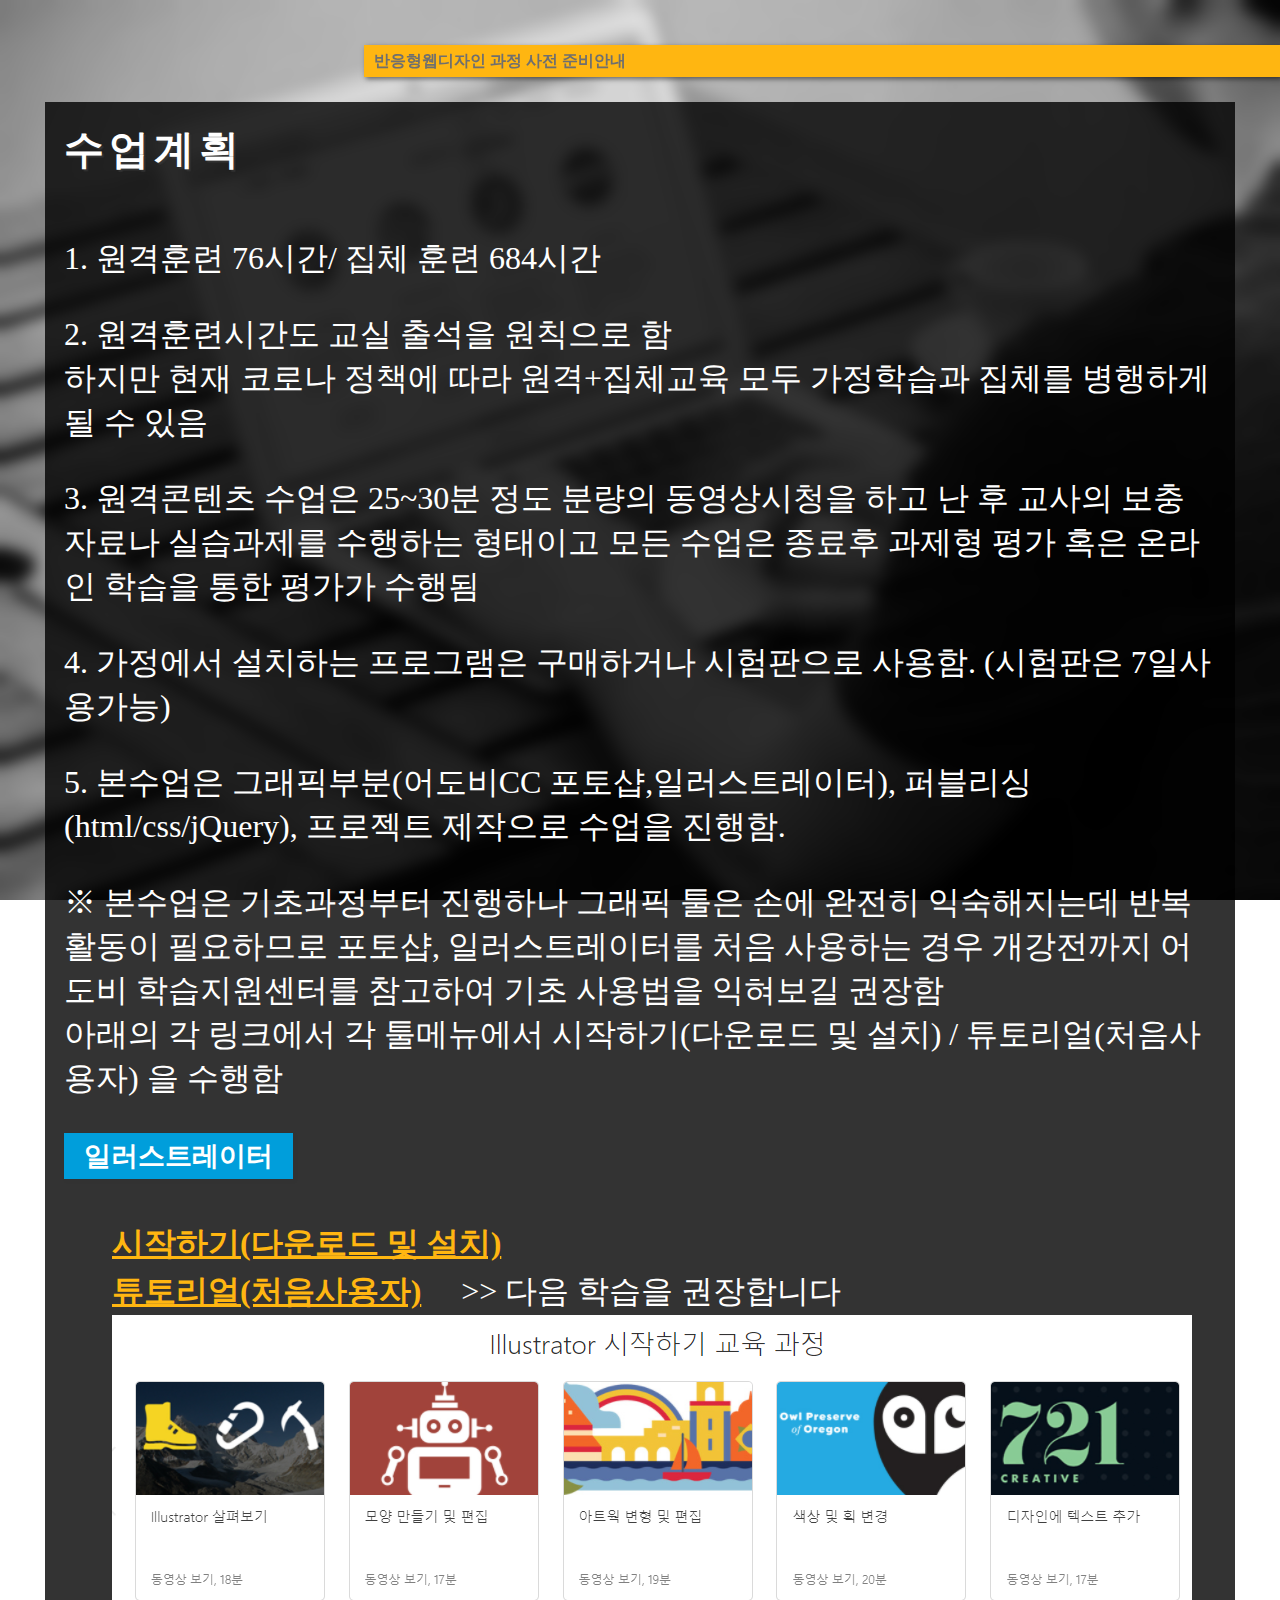
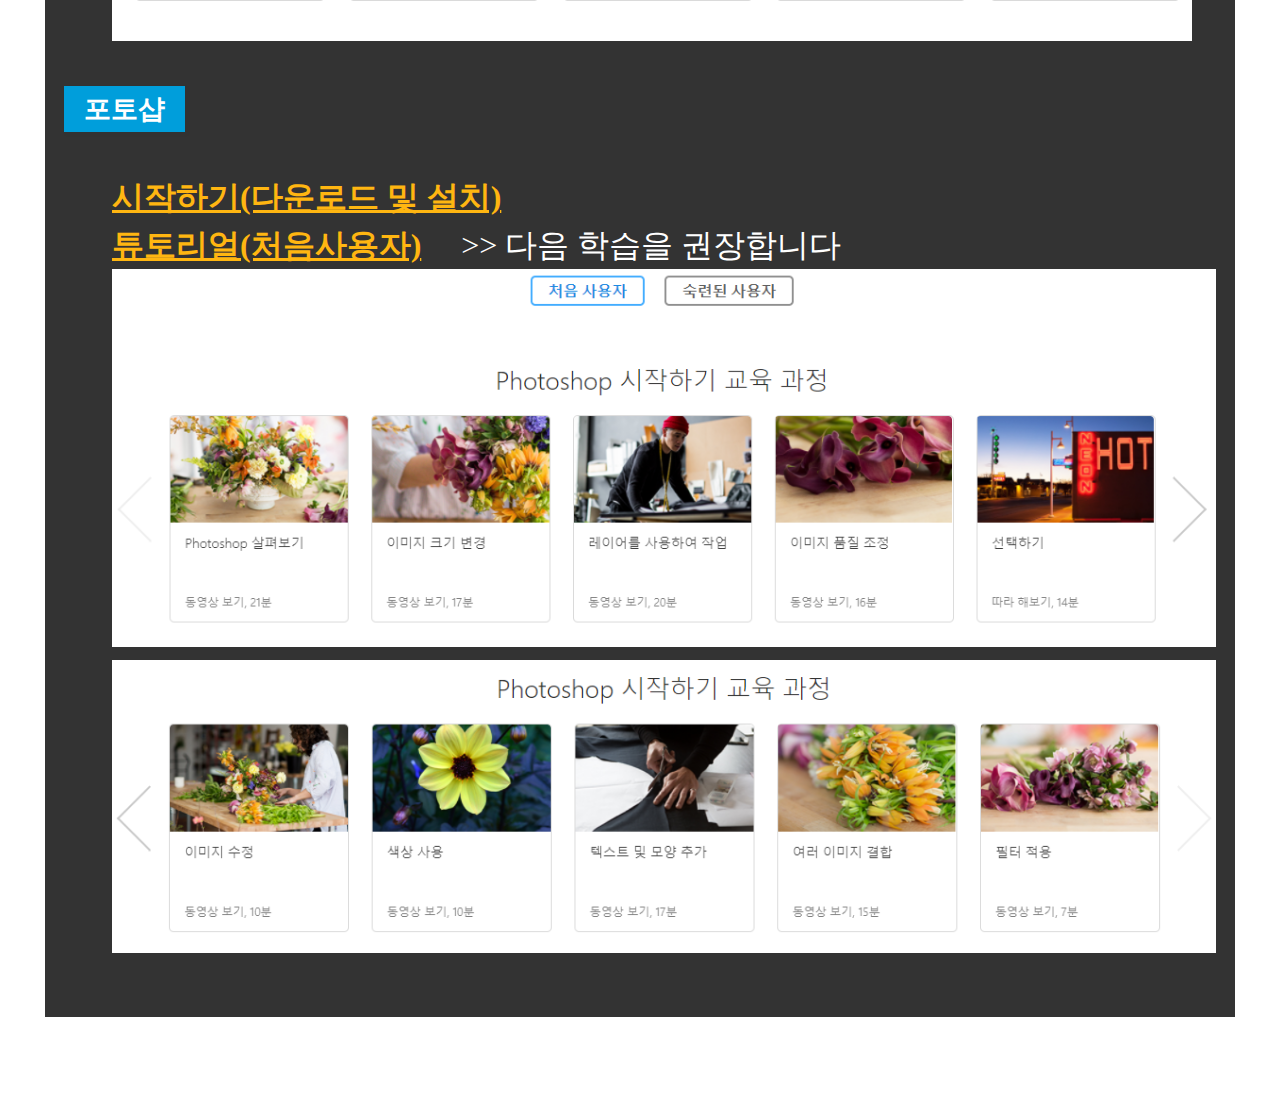
==== commit e8ea170b: "a" ====
--- a/index.html
+++ b/index.html
@@ -40,7 +40,7 @@
         <h3>일러스트레이터</h3> 
         <div class="cont">
 					<p><a href="https://helpx.adobe.com/kr/illustrator/get-started.html" class="em bold" target="win">시작하기(다운로드 및 설치)</a> <p>
-					<p>
+					<p class="cont_img">
 					  <a href="https://helpx.adobe.com/kr/illustrator/tutorials.html" class="em bold" target="win">튜토리얼(처음사용자)</a>
 						&nbsp;&nbsp;&nbsp; &gt;&gt; 다음 학습을 권장합니다 <br>
 					  <img src="images/illust.png" alt="일러스트튜토리얼">
@@ -49,7 +49,7 @@
         <h3>포토샵</h3> 
         <div class="cont">
 					<p><a href="https://helpx.adobe.com/kr/photoshop/get-started.html" class="em bold" target="win">시작하기(다운로드 및 설치)</a> <p>
-					<p>
+					<p class="cont_img">
 					  <a href="https://helpx.adobe.com/kr/photoshop/tutorials.html" class="em bold" target="win">튜토리얼(처음사용자)</a>
 						&nbsp;&nbsp;&nbsp; &gt;&gt; 다음 학습을 권장합니다 <br>
 					  <img src="images/photoshop1.png" alt="포토샵튜토리얼"><br>
--- a/css/common.css
+++ b/css/common.css
@@ -40,7 +40,7 @@
 
 #content .cont {font-size:2em;margin-bottom:1em;}
 #content .cont p {line-height:1.5em;padding-left:1.5em;}
-
+#content .cont_img img{max-width:100%}
 .cont > li{background:url(images/icon.png) no-repeat; padding-left:20px;margin-bottom:20px;background-position:0 15px;}
 .cont > li.bold{background:none}
 
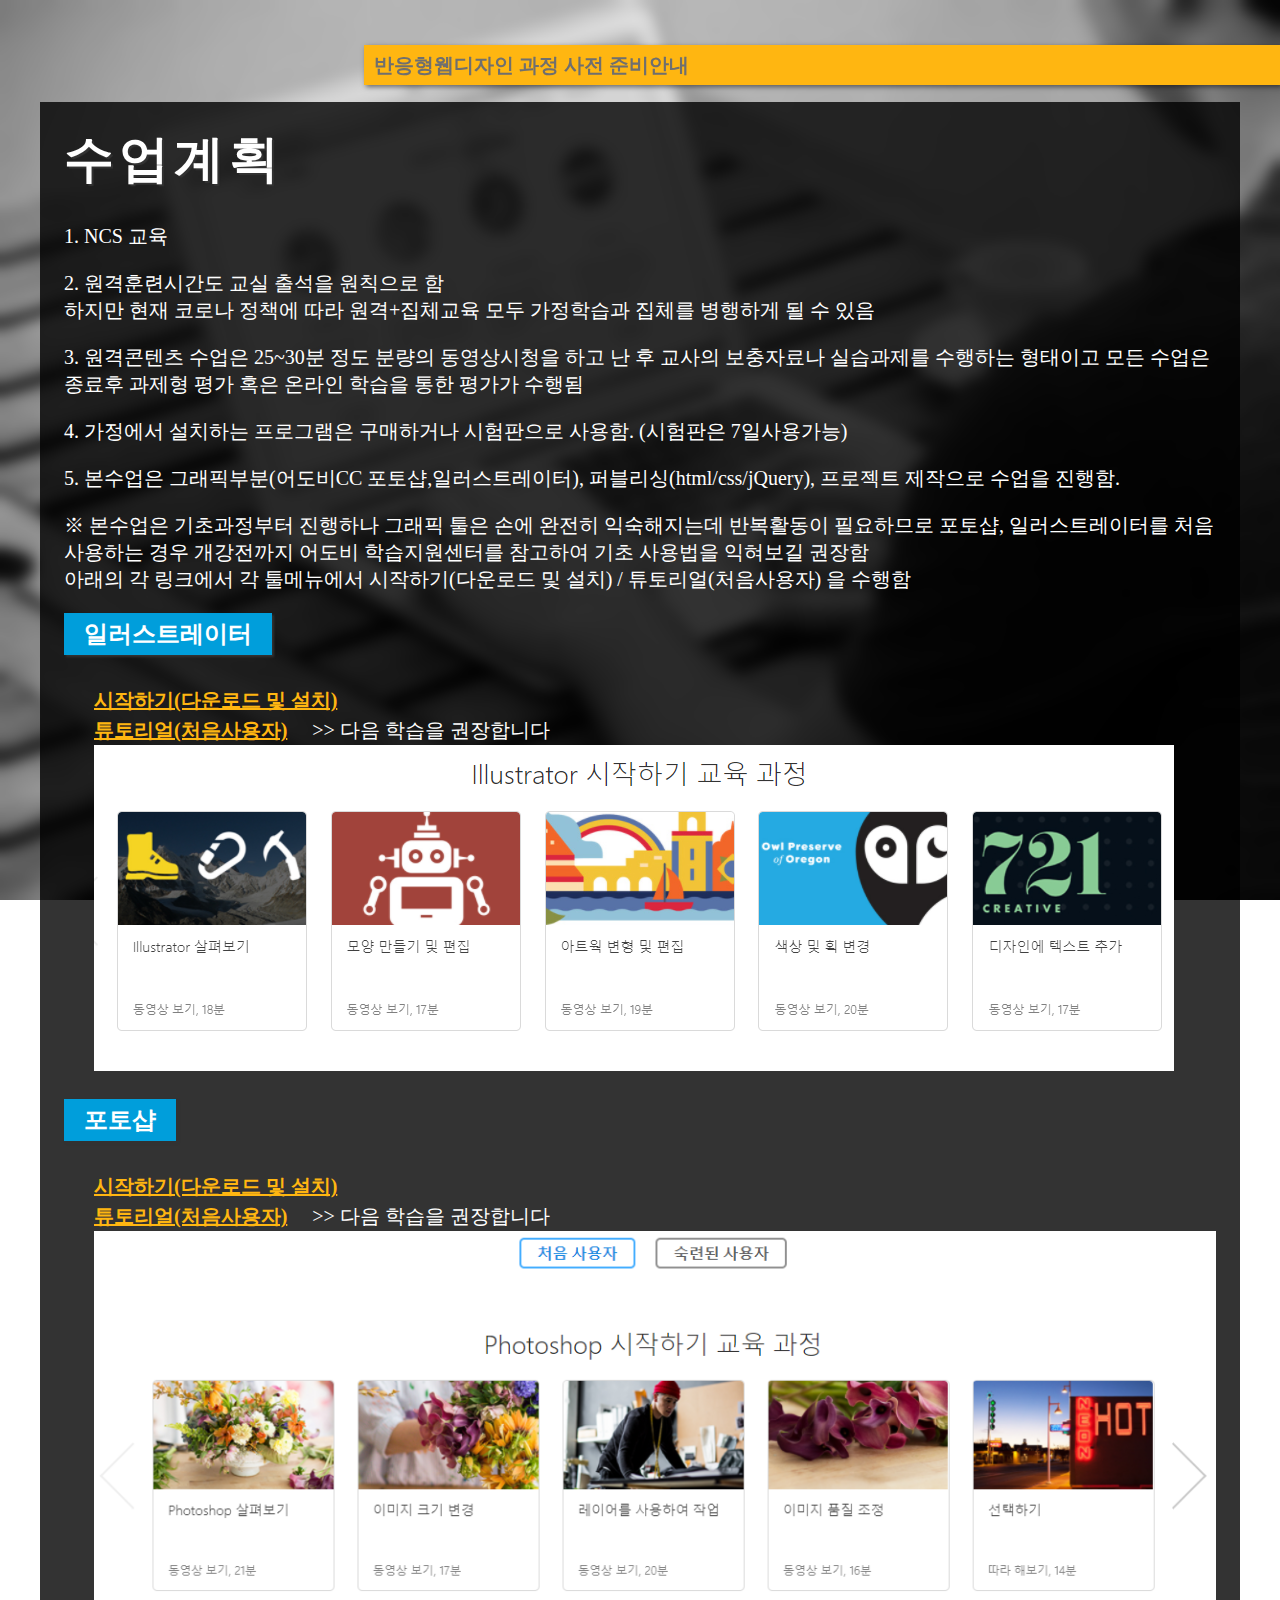
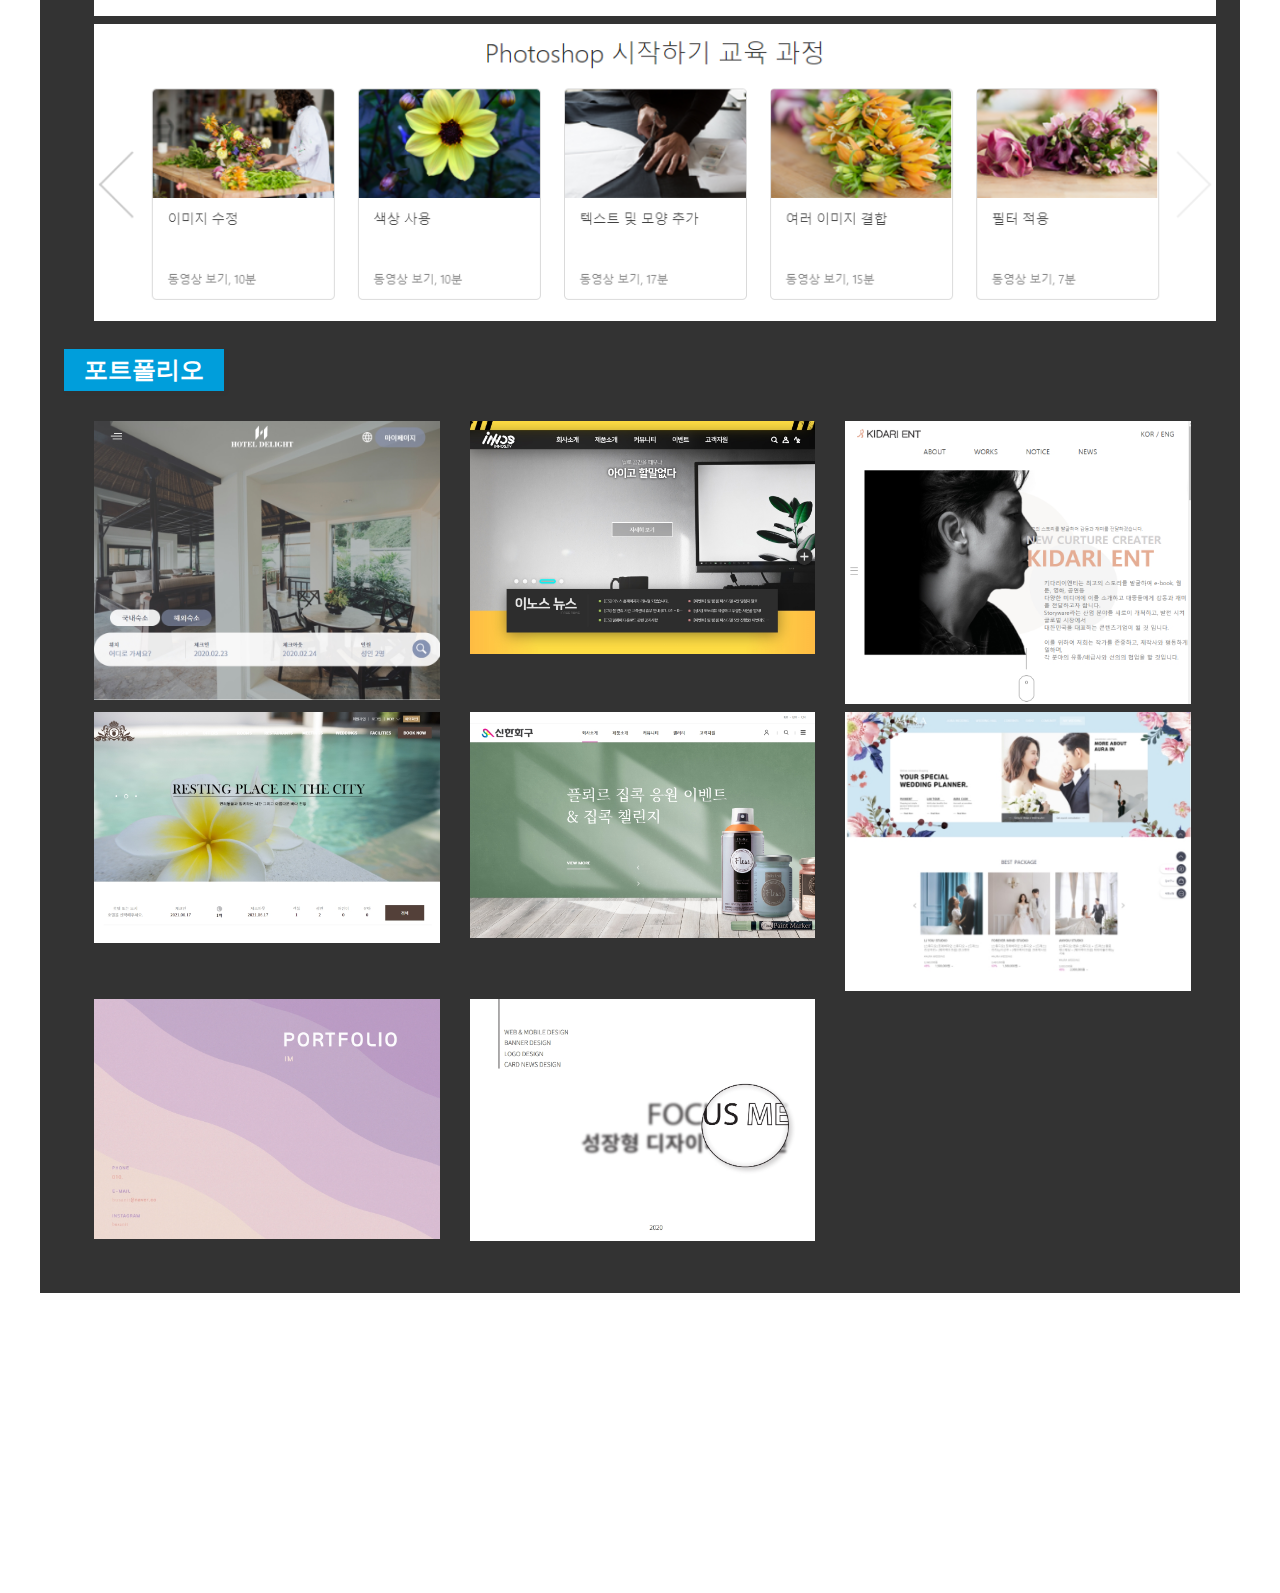
==== commit 660870c0: "a" ====
--- a/index.html
+++ b/index.html
@@ -28,7 +28,7 @@
   	<div id="cont1">
 			<div class="inner"   >
       	<h2>수업계획</h2>
-				<p class="cont">1. 원격훈련 76시간/ 집체 훈련 684시간</p>
+				<p class="cont">1. NCS 교육</p>
 				<p class="cont">2. 원격훈련시간도 교실 출석을 원칙으로 함<br>
 							하지만 현재 코로나 정책에 따라 원격+집체교육 모두 가정학습과 집체를 병행하게 될 수 있음</p>
 				<p class="cont">3. 원격콘텐츠 수업은 25~30분 정도 분량의 동영상시청을 하고 난 후 교사의 보충자료나 실습과제를 수행하는 형태이고 모든 수업은 종료후 과제형 평가 혹은 온라인 학습을 통한 평가가 수행됨</p>
@@ -38,7 +38,7 @@
 							아래의 각 링크에서 각 툴메뉴에서 <span>시작하기(다운로드 및 설치)</span> /  <span>튜토리얼(처음사용자)</span> 을 수행함</p>
 		
         <h3>일러스트레이터</h3> 
-        <div class="cont">
+             <div class="cont">
 					<p><a href="https://helpx.adobe.com/kr/illustrator/get-started.html" class="em bold" target="win">시작하기(다운로드 및 설치)</a> <p>
 					<p class="cont_img">
 					  <a href="https://helpx.adobe.com/kr/illustrator/tutorials.html" class="em bold" target="win">튜토리얼(처음사용자)</a>
@@ -47,7 +47,7 @@
 					</p>				
 				</div>
         <h3>포토샵</h3> 
-        <div class="cont">
+              <div class="cont">
 					<p><a href="https://helpx.adobe.com/kr/photoshop/get-started.html" class="em bold" target="win">시작하기(다운로드 및 설치)</a> <p>
 					<p class="cont_img">
 					  <a href="https://helpx.adobe.com/kr/photoshop/tutorials.html" class="em bold" target="win">튜토리얼(처음사용자)</a>
@@ -56,6 +56,18 @@
 						<img src="images/photoshop2.png" alt="포토샵튜토리얼">
 					</p>				
 				</div>
+         <h3>포트폴리오</h3> 
+              <div class="cont port">
+			     <p><a href="./hotel/index.html" target="win1"><img src="images/port_hotel.jpg"></a> </p>
+				 <p><a href="./innos/index.html" target="win1"><img src="images/port_innos.jpg"></a> </p>
+				 <p><a href="./kidari/index.html" target="win1"><img src="images/port_kidari.jpg"></a> </p>
+				 <p><a href="./pet/index.html" target="win1"><img src="images/port_pet.jpg"></a> </p>
+				 <p><a href="./sin/index.html" target="win1"><img src="images/port_sin.jpg"></a> </p>
+				 <p><a href="./wed/index.html" target="win1"><img src="images/port_wed.jpg"></a> </p>
+				 <p><a href="./pdf/print.pdf" target="win1"><img src="images/print.jpg"></a> </p>
+				 <p><a href="./pdf/print2.pdf" target="win1"><img src="images/print2.jpg"></a> </p>
+				 <p><a href="l" target="win1"><img src=""></a> </p>
+			  </div>
       </div><!--.inner-->
     </div><!--#cont1-->
    
--- a/css/common.css
+++ b/css/common.css
@@ -1,12 +1,8 @@
 @charset "utf-8";
-@font-face { font-family : nanum;    
-   src: url(../font/NanumGothic.eot) format('embedded-opentype'),
-       url(../font/NanumGothic.woff) format('woff'),
-       url(../font/NanumGothic.ttf) format('truetype');   
-   }
 
 * {margin:0; padding:0;}
-body{font-family:nanum; font-size:16px; color:#6f6f6f}
+html{font-size:20px; color:#6f6f6f;transition:font-size 0.5s}
+body{}
 ul, ol, li{list-style-type:none}
 img, fieldset{border:none}
 hr {clear:both;border:none}
@@ -22,43 +18,46 @@
 .img1{width:100%; margin-top:20px;}
 .top {}
 
-#wrap {background:url(../images/back3.png) no-repeat; background-size:100% 100%;background-attachment:fixed;padding-bottom:100px}
+#wrap {background:url(../images/back3.png) no-repeat; background-size:100% 100%;background-attachment:fixed;padding-bottom:300px}
 
 #header{width:70%;padding:0 10px; background:#ffb611; box-shadow:2px 2px 5px rgba(0,0,0,0.5); position:fixed; right:0 ; z-index:100; top:5%;}
 #headerIn{ margin:0 auto; position:relative;line-height:2em;}
-#headerIn h1{font-size:1em;  float:left}
+#headerIn h1{font-size:1rem;  float:left}
 .gnb{float:right} 
 .gnb li{display:inline-block; padding-left:20px;font-weight:bold;}
 .gnb li:hover a{color:#F69;}
 /*.gnb li.active a{color:#F69;}*/
 
-.inner{width:90%;margin:0 auto; padding:1.2em;margin-top:8%;overflow:hidden;background-color:rgba(0,0,0,0.8);color:#fff}
+.inner{width:90%;margin:0 auto; padding:1.2rem;margin-top:8%;overflow:hidden;background-color:rgba(0,0,0,0.8);color:#fff}
 
 #content > div{width:100%; left:0; overflow:hidden;}
-#content h2 {margin-bottom:1.5em;font-size:2.5em;font-weight:bold;letter-spacing:5px;text-shadow:2px 2px 1px #333}
-#content h3 {font-size:1.7em;background:#009edb;display:inline-block;padding:5px 20px;margin-bottom:1.5em;box-shadow:2px 2px 2px #333}
+#content h2 {margin-bottom:1.5rem;font-size:2.5em;font-weight:bold;letter-spacing:5px;text-shadow:2px 2px 1px #333}
+#content h3 {font-size:1.2rem;background:#009edb;display:inline-block;padding:5px 20px;margin-bottom:1.5rem;box-shadow:2px 2px 2px #333}
 
-#content .cont {font-size:2em;margin-bottom:1em;}
-#content .cont p {line-height:1.5em;padding-left:1.5em;}
+#content .cont {font-size:1rem;margin-bottom:1rem;}
+#content .cont p {line-height:1.5em;padding-left:1.5rem;}
 #content .cont_img img{max-width:100%}
 .cont > li{background:url(images/icon.png) no-repeat; padding-left:20px;margin-bottom:20px;background-position:0 15px;}
 .cont > li.bold{background:none}
 
-#cont1{}
-#cont1 .bold p {font-weight:normal;}
-#cont2{}
-#cont2 .cont li{margin-bottom:10px;font-size:0.9em}
-#cont3{}
-#cont4{}
-
+.port {display:flex;justify-content:flex-start;flex-wrap:wrap;}
+.port p {width:30%}
+.port a{display:block;}
+.port img{width:100%}
 
 ul.ul00, ul.ul01 {clear:both;width:100%;margin-bottom:1em;}
    h4{clear:both;font-size:1em;line-height:2em;color:#bbb}
-   ul.ul00 li,ul.ul01 li {float:left; width:calc(50% - 60px);padding-left:30px;font-size:0.8em}
+   ul.ul00 li,ul.ul01 li {float:left; width:calc(50% - 60px);padding-left:30px;font-size:0.8rem}
 
-.tit{clear:both; background-color:#48a3b8;text-align:left; padding-left:20px;width:500px;font-size:1.8em;font-weight:bold;
+.tit{clear:both; background-color:#48a3b8;text-align:left; padding-left:20px;width:500px;font-size:1.8rem;font-weight:bold;
      letter-spacing:1px;
      line-height:1.5em;color:#fff;margin-left:130px;margin-top:100px;margin-bottom:30px;
 	 }
-.work{font-size:1.2em;line-height:3em}
-.work a {margin-left:3em;color:skyblue;text-decoration:underline}+.work{font-size:1.2rem;line-height:3em}
+.work a {margin-left:3em;color:skyblue;text-decoration:underline}
+
+@media all and (max-width:768px){
+    html{font-size:16px}
+    #header{ top:0;}
+	.port p {width:100%;}
+}